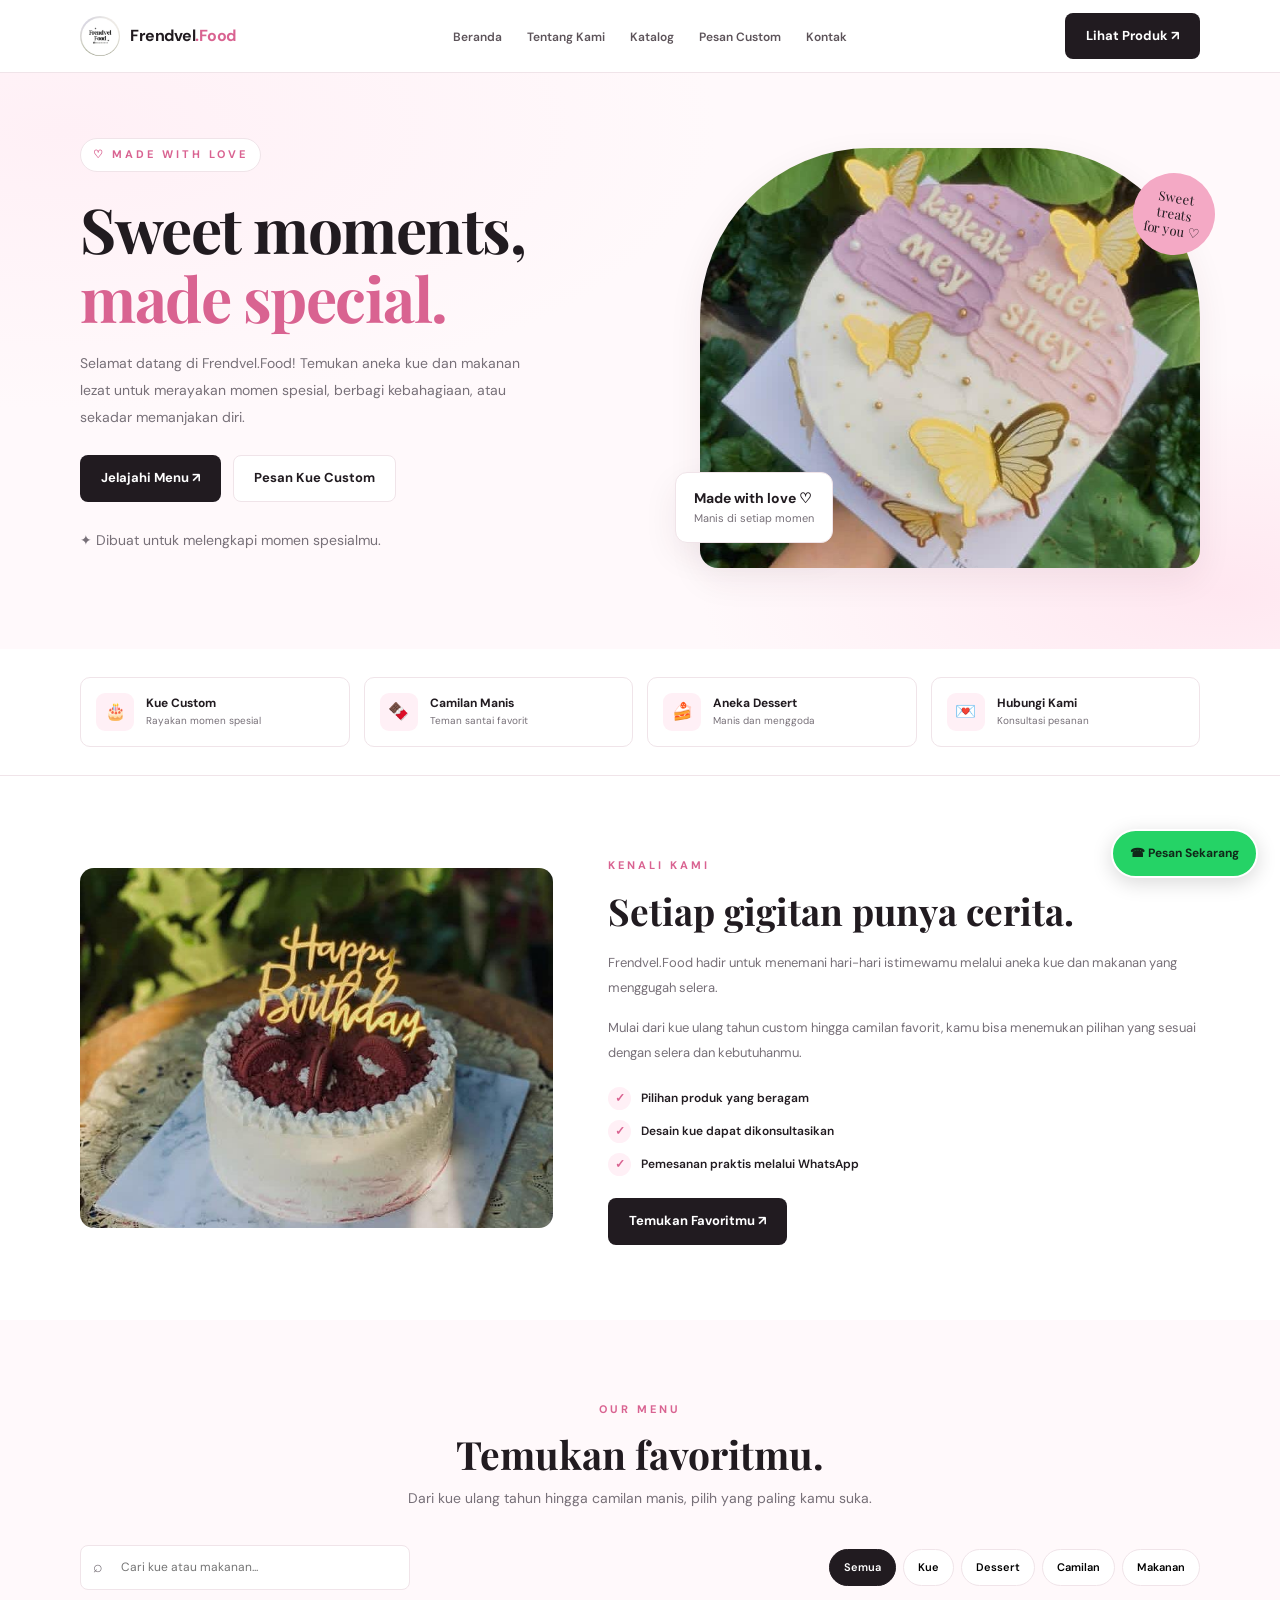
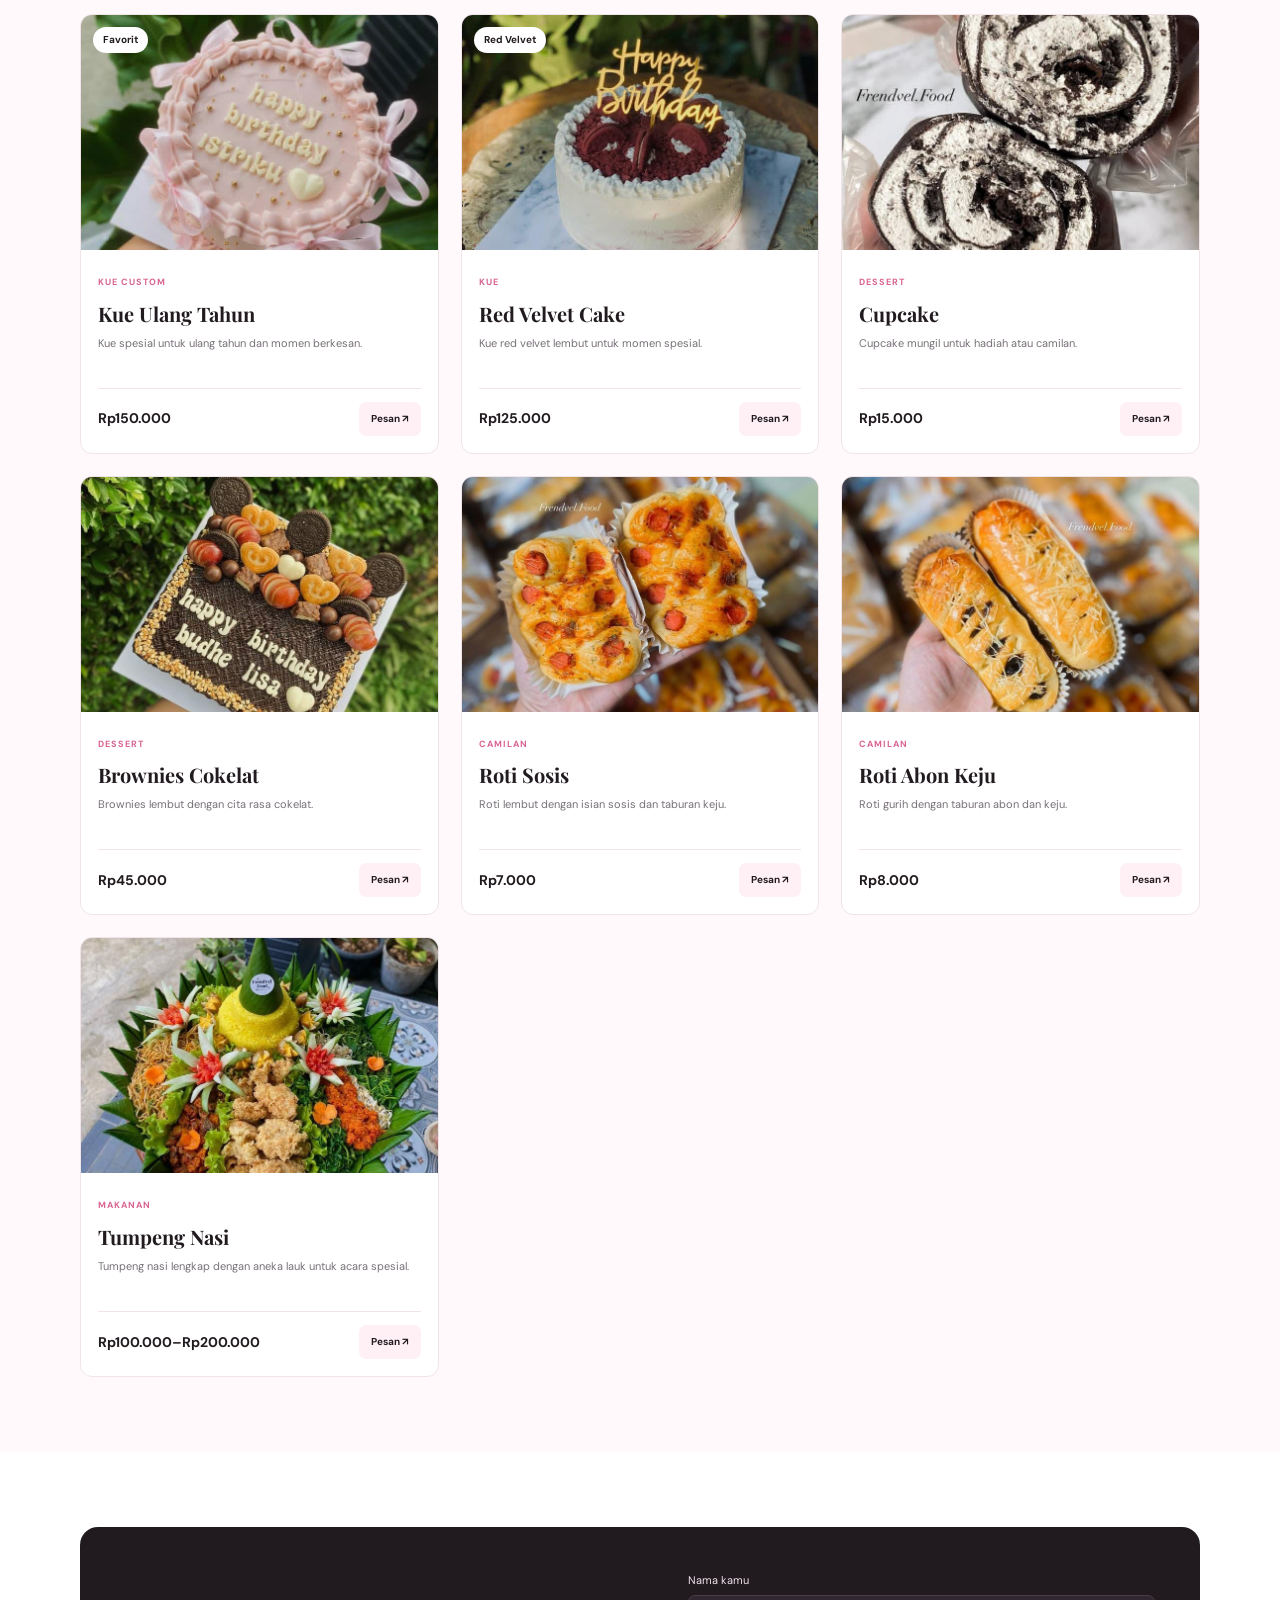
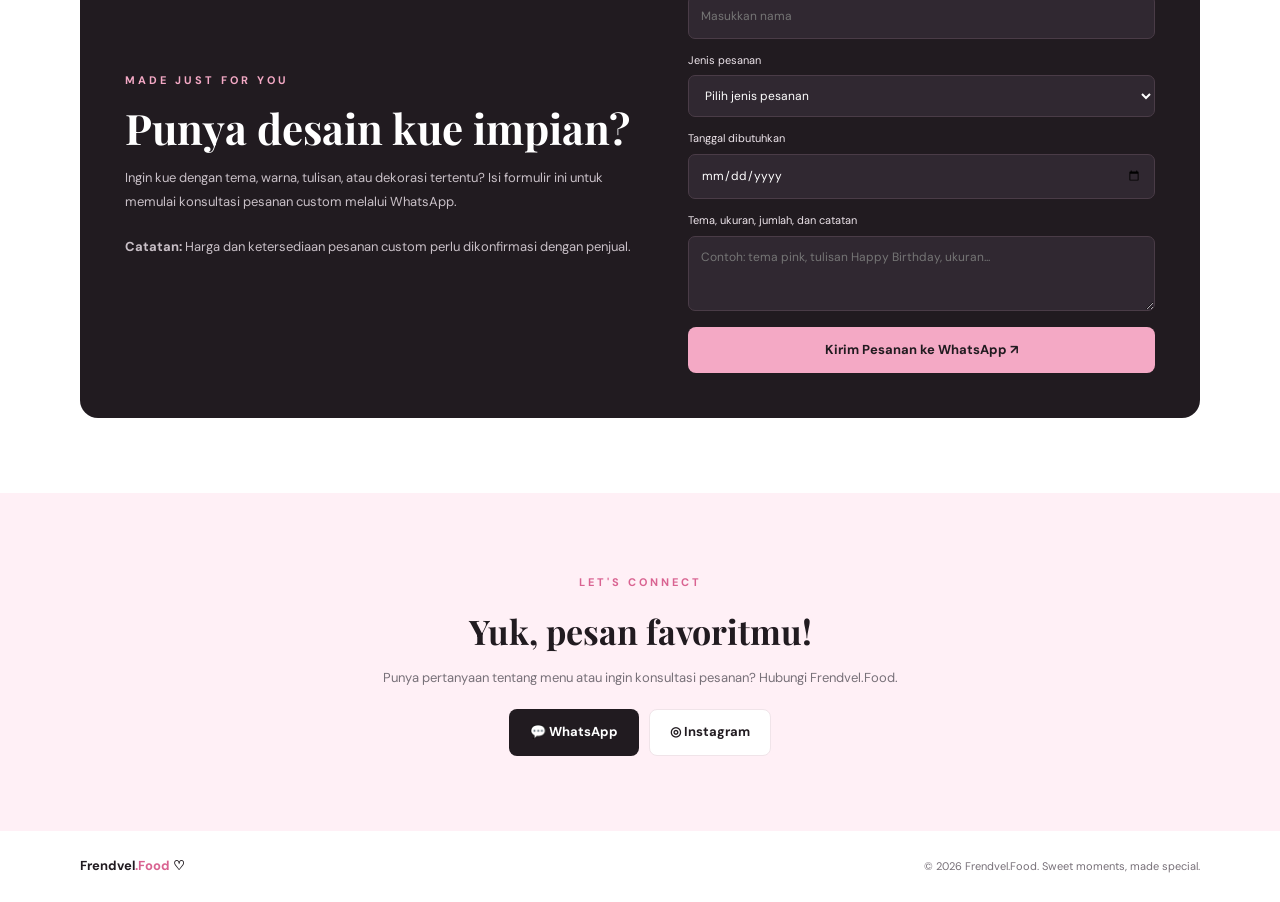
==== finalprojek.html @ 2296bf0d "Publish Frendvel Food final project Co-authored-by: Copilot <223556219+Copilot@users.noreply.github." ====
<!DOCTYPE html>
<html lang="id">
<head>
    <meta charset="UTF-8">
    <meta name="viewport" content="width=device-width, initial-scale=1.0">
    <meta name="theme-color" content="#fff7fa">
    <meta name="description" content="Frendvel.Food - Kue custom dan makanan lezat untuk momen spesialmu.">
    <title>Frendvel.Food | Sweet Moments, Made Special</title>

    <link rel="preconnect" href="https://fonts.googleapis.com">
    <link rel="preconnect" href="https://fonts.gstatic.com" crossorigin>
    <link href="https://fonts.googleapis.com/css2?family=DM+Sans:wght@400;500;600;700&family=Playfair+Display:wght@500;600;700&display=swap" rel="stylesheet">

    <style>
        :root {
            --pink: #f4a9c5;
            --pink-dark: #d96391;
            --pink-light: #fff0f6;
            --black: #211b20;
            --white: #ffffff;
            --cream: #fff9fb;
            --gray: #777078;
            --border: #f0e4e9;
            --shadow: 0 12px 35px rgba(65, 29, 45, 0.07);
        }

        * {
            margin: 0;
            padding: 0;
            box-sizing: border-box;
        }

        html {
            scroll-behavior: smooth;
            scroll-padding-top: 85px;
        }

        body {
            font-family: "DM Sans", sans-serif;
            color: var(--black);
            background: var(--white);
            line-height: 1.6;
        }

        img {
            display: block;
            width: 100%;
            object-fit: cover;
        }

        a {
            color: inherit;
            text-decoration: none;
        }

        button,
        input,
        select,
        textarea {
            font: inherit;
        }

        button {
            cursor: pointer;
        }

        .container {
            width: min(1120px, 90%);
            margin: auto;
        }

        .section {
            padding: 75px 0;
        }

        .section-heading {
            text-align: center;
            max-width: 600px;
            margin: 0 auto 35px;
        }

        .eyebrow {
            color: var(--pink-dark);
            text-transform: uppercase;
            letter-spacing: 3px;
            font-size: 11px;
            font-weight: 700;
        }

        .section-heading h2 {
            font-family: "Playfair Display", serif;
            font-size: clamp(28px, 4vw, 39px);
            line-height: 1.2;
            margin: 10px 0;
        }

        .section-heading p {
            color: var(--gray);
            font-size: 14px;
        }

        .btn {
            display: inline-flex;
            align-items: center;
            justify-content: center;
            gap: 8px;
            padding: 12px 20px;
            border: 1px solid transparent;
            border-radius: 8px;
            font-size: 13px;
            font-weight: 700;
            transition: 0.2s ease;
        }

        .btn-primary {
            background: var(--black);
            color: var(--white);
        }

        .btn-primary:hover {
            background: var(--pink-dark);
            transform: translateY(-2px);
        }

        .btn-pink {
            background: var(--pink);
            color: var(--black);
        }

        .btn-pink:hover {
            background: #f7bdd2;
            transform: translateY(-2px);
        }

        .btn-outline {
            border-color: var(--border);
            background: var(--white);
        }

        .btn-outline:hover {
            border-color: var(--pink-dark);
            color: var(--pink-dark);
        }

        /* NAVBAR */

        .navbar {
            position: sticky;
            top: 0;
            z-index: 100;
            background: rgba(255, 255, 255, 0.94);
            backdrop-filter: blur(12px);
            border-bottom: 1px solid var(--border);
        }

        .nav-inner {
            min-height: 72px;
            display: flex;
            justify-content: space-between;
            align-items: center;
            gap: 20px;
        }

        .brand {
            display: flex;
            align-items: center;
            gap: 10px;
            flex-shrink: 0;
        }

        .brand-mark {
            width: 40px;
            height: 40px;
            border-radius: 50%;
            object-fit: cover;
            flex-shrink: 0;
        }

        .brand-name {
            font-size: 16px;
            font-weight: 700;
            letter-spacing: -0.5px;
        }

        .brand-name span {
            color: var(--pink-dark);
        }

        .nav-links {
            display: flex;
            align-items: center;
            gap: 25px;
            list-style: none;
        }

        .nav-links a {
            font-size: 12px;
            font-weight: 600;
            color: #5c5359;
        }

        .nav-links a:hover {
            color: var(--pink-dark);
        }

        .menu-toggle {
            display: none;
            background: none;
            border: none;
            font-size: 25px;
        }

        /* HERO */

        .hero {
            padding: 65px 0 70px;
            background:
                radial-gradient(ellipse at 5% 10%, #fff0f6 0, transparent 38%),
                radial-gradient(ellipse at 95% 90%, #ffe7f0 0, transparent 30%),
                var(--cream);
            overflow: hidden;
        }

        .hero-grid {
            display: grid;
            grid-template-columns: 1fr 0.9fr;
            gap: 65px;
            align-items: center;
        }

        .hero-copy .eyebrow {
            display: inline-block;
            padding: 7px 12px;
            background: var(--white);
            border: 1px solid var(--border);
            border-radius: 30px;
        }

        .hero h1 {
            font-family: "Playfair Display", serif;
            font-size: clamp(39px, 5vw, 62px);
            line-height: 1.12;
            letter-spacing: -1.5px;
            margin: 22px 0 18px;
        }

        .hero h1 span {
            color: var(--pink-dark);
        }

        .hero-copy > p {
            max-width: 450px;
            color: var(--gray);
            font-size: 14px;
            line-height: 1.9;
            margin-bottom: 25px;
        }

        .hero-actions {
            display: flex;
            flex-wrap: wrap;
            gap: 12px;
        }

        .hero-note {
            margin-top: 25px;
            color: var(--gray);
            font-size: 11px;
        }

        .hero-visual {
            position: relative;
        }

        .hero-image {
            height: 420px;
            border-radius: 170px 170px 18px 18px;
            object-position: center;
            box-shadow: var(--shadow);
        }

        .floating-note {
            position: absolute;
            left: -25px;
            bottom: 25px;
            background: var(--white);
            border: 1px solid var(--border);
            padding: 14px 18px;
            border-radius: 12px;
            box-shadow: var(--shadow);
            font-size: 12px;
        }

        .floating-note strong {
            display: block;
            font-size: 14px;
        }

        .floating-note span {
            color: var(--gray);
            font-size: 11px;
        }

        .hero-badge {
            position: absolute;
            top: 25px;
            right: -15px;
            background: var(--pink);
            width: 82px;
            height: 82px;
            border-radius: 50%;
            display: grid;
            place-items: center;
            text-align: center;
            font-family: "Playfair Display", serif;
            font-size: 13px;
            line-height: 1.25;
            transform: rotate(9deg);
        }

        /* QUICK LINKS */

        .quick-links {
            padding: 28px 0;
            border-bottom: 1px solid var(--border);
        }

        .quick-grid {
            display: grid;
            grid-template-columns: repeat(4, 1fr);
            gap: 14px;
        }

        .quick-card {
            display: flex;
            align-items: center;
            gap: 12px;
            border: 1px solid var(--border);
            border-radius: 10px;
            padding: 15px;
            transition: 0.2s;
        }

        .quick-card:hover {
            border-color: var(--pink);
            background: var(--pink-light);
        }

        .quick-icon {
            width: 38px;
            height: 38px;
            display: grid;
            place-items: center;
            border-radius: 9px;
            background: var(--pink-light);
            font-size: 17px;
            flex-shrink: 0;
        }

        .quick-card strong {
            display: block;
            font-size: 12px;
        }

        .quick-card span {
            display: block;
            color: var(--gray);
            font-size: 10px;
        }

        /* ABOUT */

        .about-grid {
            display: grid;
            grid-template-columns: 0.8fr 1fr;
            gap: 55px;
            align-items: center;
        }

        .about-image {
            height: 360px;
            border-radius: 14px;
            object-position: center;
        }

        .about-copy h2 {
            font-family: "Playfair Display", serif;
            font-size: 37px;
            line-height: 1.25;
            margin: 12px 0 17px;
        }

        .about-copy p {
            color: var(--gray);
            font-size: 13px;
            line-height: 1.9;
            margin-bottom: 15px;
        }

        .about-points {
            display: grid;
            gap: 10px;
            margin: 22px 0;
        }

        .about-point {
            display: flex;
            align-items: center;
            gap: 10px;
            font-size: 12px;
            font-weight: 600;
        }

        .check {
            width: 23px;
            height: 23px;
            background: var(--pink-light);
            color: var(--pink-dark);
            border-radius: 50%;
            display: grid;
            place-items: center;
        }

        /* CATALOG */

        .catalog {
            background: var(--cream);
        }

        .catalog-tools {
            display: flex;
            align-items: center;
            justify-content: space-between;
            gap: 15px;
            margin-bottom: 24px;
        }

        .search-box {
            position: relative;
            flex: 1;
            max-width: 330px;
        }

        .search-box input {
            width: 100%;
            padding: 12px 14px 12px 40px;
            background: var(--white);
            border: 1px solid var(--border);
            border-radius: 8px;
            outline: none;
            font-size: 12px;
        }

        .search-box input:focus {
            border-color: var(--pink-dark);
        }

        .search-icon {
            position: absolute;
            left: 13px;
            top: 50%;
            transform: translateY(-50%);
            color: var(--gray);
        }

        .filters {
            display: flex;
            gap: 7px;
            flex-wrap: wrap;
        }

        .filter-btn {
            padding: 9px 14px;
            background: var(--white);
            border: 1px solid var(--border);
            border-radius: 30px;
            font-size: 11px;
            font-weight: 600;
        }

        .filter-btn.active,
        .filter-btn:hover {
            background: var(--black);
            color: var(--white);
            border-color: var(--black);
        }

        .product-grid {
            display: grid;
            grid-template-columns: repeat(3, minmax(0, 1fr));
            gap: 22px;
        }

        .product-card {
            background: var(--white);
            border: 1px solid var(--border);
            border-radius: 12px;
            overflow: hidden;
            transition: 0.25s;
        }

        .product-card:hover {
            transform: translateY(-5px);
            box-shadow: var(--shadow);
        }

        .product-image-wrap {
            position: relative;
            overflow: hidden;
        }

        .product-image {
            height: 235px;
            transition: transform 0.35s;
        }

        .product-card:hover .product-image {
            transform: scale(1.04);
        }

        .product-label {
            position: absolute;
            top: 12px;
            left: 12px;
            background: var(--white);
            padding: 5px 10px;
            border-radius: 30px;
            font-size: 10px;
            font-weight: 700;
        }

        .product-content {
            padding: 17px;
        }

        .product-category {
            color: var(--pink-dark);
            text-transform: uppercase;
            font-size: 9px;
            font-weight: 700;
            letter-spacing: 1px;
        }

        .product-content h3 {
            font-family: "Playfair Display", serif;
            font-size: 20px;
            margin: 5px 0;
        }

        .product-description {
            color: var(--gray);
            font-size: 11px;
            min-height: 36px;
            line-height: 1.6;
        }

        .product-bottom {
            display: flex;
            justify-content: space-between;
            align-items: center;
            gap: 8px;
            margin-top: 17px;
            padding-top: 13px;
            border-top: 1px solid var(--border);
        }

        .product-price {
            font-weight: 700;
            font-size: 14px;
        }

        .order-btn {
            padding: 9px 12px;
            border: none;
            border-radius: 7px;
            background: var(--pink-light);
            color: var(--black);
            font-size: 10px;
            font-weight: 700;
        }

        .order-btn:hover {
            background: var(--pink);
        }

        .empty-state {
            display: none;
            padding: 40px 10px;
            text-align: center;
            color: var(--gray);
            font-size: 13px;
            grid-column: 1 / -1;
        }

        /* CUSTOM ORDER */

        .custom-section {
            padding: 75px 0;
        }

        .custom-box {
            background: var(--black);
            color: var(--white);
            border-radius: 18px;
            padding: 45px;
            display: grid;
            grid-template-columns: 1fr 0.9fr;
            gap: 45px;
            align-items: center;
        }

        .custom-copy .eyebrow {
            color: var(--pink);
        }

        .custom-copy h2 {
            font-family: "Playfair Display", serif;
            font-size: clamp(29px, 4vw, 42px);
            line-height: 1.2;
            margin: 12px 0;
        }

        .custom-copy p {
            color: #c9c0c7;
            font-size: 13px;
            line-height: 1.9;
            margin-bottom: 20px;
        }

        .custom-form {
            display: grid;
            gap: 13px;
        }

        .form-group {
            display: grid;
            gap: 6px;
        }

        .form-group label {
            font-size: 11px;
            color: #eee5eb;
        }

        .form-group input,
        .form-group select,
        .form-group textarea {
            width: 100%;
            background: #302831;
            color: var(--white);
            border: 1px solid #4a3c47;
            border-radius: 7px;
            padding: 11px 12px;
            font-size: 12px;
            outline: none;
        }

        .form-group input:focus,
        .form-group select:focus,
        .form-group textarea:focus {
            border-color: var(--pink);
        }

        .form-group select option {
            background: var(--black);
        }

        .form-group textarea {
            resize: vertical;
            min-height: 75px;
        }

        .custom-form .btn {
            width: 100%;
            margin-top: 3px;
        }

        /* SOCIAL AND FOOTER */

        .social-section {
            text-align: center;
            background: var(--pink-light);
        }

        .social-section h2 {
            font-family: "Playfair Display", serif;
            font-size: 34px;
            margin: 10px 0;
        }

        .social-section p {
            font-size: 13px;
            color: var(--gray);
            margin-bottom: 20px;
        }

        .social-actions {
            display: flex;
            justify-content: center;
            flex-wrap: wrap;
            gap: 10px;
        }

        footer {
            padding: 25px 0;
            background: var(--white);
        }

        .footer-inner {
            display: flex;
            align-items: center;
            justify-content: space-between;
            flex-wrap: wrap;
            gap: 12px;
        }

        .footer-inner p {
            color: var(--gray);
            font-size: 11px;
        }

        .footer-brand {
            font-weight: 700;
            font-size: 13px;
        }

        .footer-brand span {
            color: var(--pink-dark);
        }

        /* FLOATING WHATSAPP */

        .floating-wa {
            position: fixed;
            bottom: 22px;
            right: 22px;
            z-index: 90;
            background: #25d366;
            color: #102819;
            border: 2px solid var(--white);
            box-shadow: 0 5px 20px rgba(0, 0, 0, 0.15);
            padding: 13px 17px;
            border-radius: 40px;
            font-size: 12px;
            font-weight: 700;
        }

        .floating-wa:hover {
            transform: translateY(-3px);
        }

        @media (max-width: 850px) {
            .nav-links {
                gap: 13px;
            }

            .hero-grid {
                gap: 30px;
            }

            .hero-image {
                height: 350px;
            }

            .quick-grid {
                grid-template-columns: repeat(2, 1fr);
            }

            .product-grid {
                grid-template-columns: repeat(2, minmax(0, 1fr));
            }

            .catalog-tools {
                align-items: stretch;
                flex-direction: column;
            }

            .search-box {
                max-width: none;
            }

            .custom-box {
                padding: 30px;
                gap: 25px;
            }
        }

        @media (max-width: 600px) {
            .container {
                width: 90%;
            }

            .section {
                padding: 55px 0;
            }

            .nav-inner {
                min-height: 64px;
            }

            .menu-toggle {
                display: block;
            }

            .nav-cta {
                display: none;
            }

            .nav-links {
                display: none;
                position: absolute;
                left: 0;
                right: 0;
                top: 64px;
                padding: 18px 5%;
                background: var(--white);
                border-bottom: 1px solid var(--border);
                flex-direction: column;
                align-items: stretch;
                gap: 0;
            }

            .nav-links.open {
                display: flex;
            }

            .nav-links li a {
                display: block;
                padding: 12px 0;
            }

            .hero {
                padding: 45px 0 55px;
            }

            .hero-grid {
                grid-template-columns: 1fr;
                gap: 32px;
            }

            .hero h1 {
                font-size: 43px;
            }

            .hero-copy > p {
                font-size: 13px;
            }

            .hero-visual {
                width: 90%;
                margin: auto;
            }

            .hero-image {
                height: 350px;
                border-radius: 130px 130px 15px 15px;
            }

            .floating-note {
                left: -15px;
                bottom: 18px;
            }

            .hero-badge {
                right: -15px;
                width: 72px;
                height: 72px;
            }

            .quick-grid {
                gap: 9px;
            }

            .quick-card {
                padding: 11px;
                gap: 8px;
            }

            .quick-icon {
                width: 32px;
                height: 32px;
            }

            .quick-card strong {
                font-size: 11px;
            }

            .quick-card span {
                font-size: 9px;
            }

            .about-grid {
                grid-template-columns: 1fr;
                gap: 25px;
            }

            .about-image {
                height: 300px;
            }

            .about-copy h2 {
                font-size: 32px;
            }

            .product-grid {
                grid-template-columns: repeat(2, minmax(0, 1fr));
                gap: 12px;
            }

            .product-image {
                height: 155px;
            }

            .product-content {
                padding: 11px;
            }

            .product-content h3 {
                font-size: 16px;
            }

            .product-description {
                font-size: 10px;
                min-height: 48px;
            }

            .product-price {
                font-size: 11px;
            }

            .product-bottom {
                align-items: flex-start;
                flex-direction: column;
                gap: 9px;
            }

            .order-btn {
                width: 100%;
            }

            .filter-btn {
                padding: 8px 11px;
            }

            .custom-section {
                padding: 50px 0;
            }

            .custom-box {
                padding: 24px 18px;
                grid-template-columns: 1fr;
                gap: 25px;
            }

            .social-section h2 {
                font-size: 29px;
            }

            .footer-inner {
                justify-content: center;
                text-align: center;
                flex-direction: column;
            }

            .floating-wa {
                right: 13px;
                bottom: 13px;
                padding: 11px 14px;
            }
        }

        @media (prefers-reduced-motion: reduce) {
            *,
            *::before,
            *::after {
                scroll-behavior: auto !important;
                transition: none !important;
            }
        }
    </style>
</head>

<body>

    <!-- NAVBAR -->
    <header class="navbar">
        <div class="container nav-inner">

            <a href="#home" class="brand">
                <img class="brand-mark"
                     src="image/pp9.jpeg"
                     alt="Logo Frendvel.Food">
                <div class="brand-name">Frendvel<span>.Food</span></div>
            </a>

            <button class="menu-toggle" id="menu-toggle"
                    aria-label="Buka menu" aria-expanded="false">
                ☰
            </button>

            <nav aria-label="Navigasi utama">
                <ul class="nav-links" id="nav-links">
                    <li><a href="#home">Beranda</a></li>
                    <li><a href="#about">Tentang Kami</a></li>
                    <li><a href="#catalog">Katalog</a></li>
                    <li><a href="#custom">Pesan Custom</a></li>
                    <li><a href="#contact">Kontak</a></li>
                </ul>
            </nav>

            <a class="btn btn-primary nav-cta"
               href="#catalog">Lihat Produk ↗</a>

        </div>
    </header>


    <main>

        <!-- HERO -->
        <section class="hero" id="home">
            <div class="container hero-grid">

                <div class="hero-copy">
                    <span class="eyebrow">♡ Made with love</span>

                    <h1>
                        Sweet moments,<br>
                        <span>made special.</span>
                    </h1>

                    <p>
                        Selamat datang di Frendvel.Food!
                        Temukan aneka kue dan makanan lezat untuk
                        merayakan momen spesial, berbagi kebahagiaan,
                        atau sekadar memanjakan diri.
                    </p>

                    <div class="hero-actions">
                        <a href="#catalog" class="btn btn-primary">
                            Jelajahi Menu ↗
                        </a>

                        <a href="#custom" class="btn btn-outline">
                            Pesan Kue Custom
                        </a>
                    </div>

                    <p class="hero-note">
                        ✦ Dibuat untuk melengkapi momen spesialmu.
                    </p>
                </div>

                <div class="hero-visual">
                    <img
                        class="hero-image"
                        src="image/hh.jpeg"
                        alt="Kue ulang tahun butterfly Frendvel.Food"
                    >

                    <div class="floating-note">
                        <strong>Made with love ♡</strong>
                        <span>Manis di setiap momen</span>
                    </div>

                    <div class="hero-badge">
                        Sweet<br>treats<br>for you ♡
                    </div>
                </div>

            </div>
        </section>


        <!-- LINK CEPAT -->
        <section class="quick-links">
            <div class="container quick-grid">

                <a href="#catalog" class="quick-card">
                    <div class="quick-icon">🎂</div>
                    <div>
                        <strong>Kue Custom</strong>
                        <span>Rayakan momen spesial</span>
                    </div>
                </a>

                <a href="#catalog" class="quick-card">
                    <div class="quick-icon">🍫</div>
                    <div>
                        <strong>Camilan Manis</strong>
                        <span>Teman santai favorit</span>
                    </div>
                </a>

                <a href="#catalog" class="quick-card">
                    <div class="quick-icon">🍰</div>
                    <div>
                        <strong>Aneka Dessert</strong>
                        <span>Manis dan menggoda</span>
                    </div>
                </a>

                <a href="#contact" class="quick-card">
                    <div class="quick-icon">💌</div>
                    <div>
                        <strong>Hubungi Kami</strong>
                        <span>Konsultasi pesanan</span>
                    </div>
                </a>

            </div>
        </section>


        <!-- TENTANG KAMI -->
        <section class="section" id="about">
            <div class="container about-grid">

                <div>
                    <img
                        class="about-image"
                        src="image/rr.jpeg"
                        alt="Kue cokelat Frendvel.Food"
                        loading="lazy"
                    >
                </div>

                <div class="about-copy">
                    <span class="eyebrow">Kenali kami</span>

                    <h2>Setiap gigitan punya cerita.</h2>

                    <p>
                        Frendvel.Food hadir untuk menemani hari-hari
                        istimewamu melalui aneka kue dan makanan yang
                        menggugah selera.
                    </p>

                    <p>
                        Mulai dari kue ulang tahun custom hingga camilan
                        favorit, kamu bisa menemukan pilihan yang sesuai
                        dengan selera dan kebutuhanmu.
                    </p>

                    <div class="about-points">
                        <div class="about-point">
                            <span class="check">✓</span>
                            Pilihan produk yang beragam
                        </div>

                        <div class="about-point">
                            <span class="check">✓</span>
                            Desain kue dapat dikonsultasikan
                        </div>

                        <div class="about-point">
                            <span class="check">✓</span>
                            Pemesanan praktis melalui WhatsApp
                        </div>
                    </div>

                    <a href="#catalog" class="btn btn-primary">
                        Temukan Favoritmu ↗
                    </a>
                </div>

            </div>
        </section>


        <!-- KATALOG PRODUK -->
        <section class="section catalog" id="catalog">
            <div class="container">

                <div class="section-heading">
                    <span class="eyebrow">Our menu</span>
                    <h2>Temukan favoritmu.</h2>
                    <p>
                        Dari kue ulang tahun hingga camilan manis,
                        pilih yang paling kamu suka.
                    </p>
                </div>

                <div class="catalog-tools">

                    <div class="search-box">
                        <span class="search-icon">⌕</span>
                        <input
                            type="search"
                            id="search-input"
                            placeholder="Cari kue atau makanan..."
                            aria-label="Cari produk"
                        >
                    </div>

                    <div class="filters" aria-label="Filter kategori">
                        <button class="filter-btn active"
                                data-category="semua">Semua</button>

                        <button class="filter-btn"
                                data-category="kue">Kue</button>

                        <button class="filter-btn"
                                data-category="dessert">Dessert</button>

                        <button class="filter-btn"
                                data-category="camilan">Camilan</button>

                        <button class="filter-btn"
                                data-category="makanan">Makanan</button>
                    </div>

                </div>

                <div class="product-grid" id="product-grid">

                    <!-- PRODUK 1 -->
                    <article class="product-card"
                             data-category="kue"
                             data-name="kue ulang tahun pink">

                        <div class="product-image-wrap">
                            <img
                                class="product-image"
                                src="image/12.jpeg"
                                alt="Kue ulang tahun pink"
                                loading="lazy"
                            >
                            <span class="product-label">Favorit</span>
                        </div>

                        <div class="product-content">
                            <span class="product-category">Kue custom</span>
                            <h3>Kue Ulang Tahun</h3>
                            <p class="product-description">
                                Kue spesial untuk ulang tahun dan momen berkesan.
                            </p>

                            <div class="product-bottom">
                                <span class="product-price">Rp150.000</span>
                                <button class="order-btn"
                                        data-product="Kue Ulang Tahun">
                                    Pesan ↗
                                </button>
                            </div>
                        </div>
                    </article>


                    <!-- PRODUK 2 -->
                    <article class="product-card"
                             data-category="kue"
                             data-name="red velvet cake">

                        <div class="product-image-wrap">
                            <img
                                class="product-image"
                                src="image/rr.jpeg"
                                alt="Red velvet cake"
                                loading="lazy"
                            >
                            <span class="product-label">Red Velvet</span>
                        </div>

                        <div class="product-content">
                            <span class="product-category">Kue</span>
                            <h3>Red Velvet Cake</h3>
                            <p class="product-description">
                                Kue red velvet lembut untuk momen spesial.
                            </p>

                            <div class="product-bottom">
                                <span class="product-price">Rp125.000</span>
                                <button class="order-btn"
                                        data-product="Red Velvet Cake">
                                    Pesan ↗
                                </button>
                            </div>
                        </div>
                    </article>


                    <!-- PRODUK 3 -->
                    <article class="product-card"
                             data-category="dessert"
                             data-name="cupcake">

                        <div class="product-image-wrap">
                            <img
                                class="product-image"
                                src="image/14.jpeg"
                                alt="Bolu gulung cokelat"
                                loading="lazy"
                            >
                        </div>

                        <div class="product-content">
                            <span class="product-category">Dessert</span>
                            <h3>Cupcake</h3>
                            <p class="product-description">
                                Cupcake mungil untuk hadiah atau camilan.
                            </p>

                            <div class="product-bottom">
                                <span class="product-price">Rp15.000</span>
                                <button class="order-btn"
                                        data-product="Cupcake">
                                    Pesan ↗
                                </button>
                            </div>
                        </div>
                    </article>


                    <!-- PRODUK 4 -->
                    <article class="product-card"
                             data-category="dessert"
                             data-name="brownies cokelat">

                        <div class="product-image-wrap">
                            <img
                                class="product-image"
                                src="image/13.jpeg"
                                alt="Kue cokelat dekorasi"
                                loading="lazy"
                            >
                        </div>

                        <div class="product-content">
                            <span class="product-category">Dessert</span>
                            <h3>Brownies Cokelat</h3>
                            <p class="product-description">
                                Brownies lembut dengan cita rasa cokelat.
                            </p>

                            <div class="product-bottom">
                                <span class="product-price">Rp45.000</span>
                                <button class="order-btn"
                                        data-product="Brownies Cokelat">
                                    Pesan ↗
                                </button>
                            </div>
                        </div>
                    </article>


                    <!-- PRODUK 5 -->
                    <article class="product-card"
                             data-category="camilan"
                             data-name="roti sosis">

                        <div class="product-image-wrap">
                            <img
                                class="product-image"
                                src="image/gg.jpeg"
                                alt="Roti sosis"
                                loading="lazy"
                            >
                        </div>

                        <div class="product-content">
                            <span class="product-category">Camilan</span>
                            <h3>Roti Sosis</h3>
                            <p class="product-description">
                                Roti lembut dengan isian sosis dan taburan keju.
                            </p>

                            <div class="product-bottom">
                                <span class="product-price">Rp7.000</span>
                                <button class="order-btn"
                                        data-product="Roti Sosis">
                                    Pesan ↗
                                </button>
                            </div>
                        </div>
                    </article>


                    <!-- PRODUK 6 -->
                    <article class="product-card"
                             data-category="camilan"
                             data-name="roti abon keju">

                        <div class="product-image-wrap">
                            <img
                                class="product-image"
                                src="image/yy.jpeg"
                                alt="Roti abon keju"
                                loading="lazy"
                            >
                        </div>

                        <div class="product-content">
                            <span class="product-category">Camilan</span>
                            <h3>Roti Abon Keju</h3>
                            <p class="product-description">
                                Roti gurih dengan taburan abon dan keju.
                            </p>

                            <div class="product-bottom">
                                <span class="product-price">Rp8.000</span>
                                <button class="order-btn"
                                        data-product="Roti Abon Keju">
                                    Pesan ↗
                                </button>
                            </div>
                        </div>
                    </article>


                    <!-- PRODUK 7 -->
                    <article class="product-card"
                             data-category="makanan"
                             data-name="tumpeng nasi">

                        <div class="product-image-wrap">
                            <img
                                class="product-image"
                                src="image/15.jpeg"
                                alt="Tumpeng nasi dengan aneka lauk"
                                loading="lazy"
                            >
                        </div>

                        <div class="product-content">
                            <span class="product-category">Makanan</span>
                            <h3>Tumpeng Nasi</h3>
                            <p class="product-description">
                                Tumpeng nasi lengkap dengan aneka lauk untuk acara spesial.
                            </p>

                            <div class="product-bottom">
                                <span class="product-price">Rp100.000–Rp200.000</span>
                                <button class="order-btn"
                                        data-product="Tumpeng Nasi">
                                    Pesan ↗
                                </button>
                            </div>
                        </div>
                    </article>


                    <div class="empty-state" id="empty-state">
                        Produk tidak ditemukan. Coba kata kunci lain, ya.
                    </div>

                </div>
            </div>
        </section>


        <!-- PESAN KUE CUSTOM -->
        <section class="custom-section" id="custom">
            <div class="container">

                <div class="custom-box">

                    <div class="custom-copy">
                        <span class="eyebrow">Made just for you</span>

                        <h2>Punya desain kue impian?</h2>

                        <p>
                            Ingin kue dengan tema, warna, tulisan, atau
                            dekorasi tertentu? Isi formulir ini untuk
                            memulai konsultasi pesanan custom melalui
                            WhatsApp.
                        </p>

                        <p>
                            <strong>Catatan:</strong> Harga dan ketersediaan
                            pesanan custom perlu dikonfirmasi dengan penjual.
                        </p>
                    </div>

                    <form class="custom-form" id="custom-form">

                        <div class="form-group">
                            <label for="customer-name">Nama kamu</label>
                            <input
                                type="text"
                                id="customer-name"
                                placeholder="Masukkan nama"
                                required
                            >
                        </div>

                        <div class="form-group">
                            <label for="cake-type">Jenis pesanan</label>
                            <select id="cake-type" required>
                                <option value="">Pilih jenis pesanan</option>
                                <option>Kue ulang tahun custom</option>
                                <option>Kue cokelat</option>
                                <option>Dessert dan brownies</option>
                                <option>Camilan</option>
                                <option>Pesanan makanan lainnya</option>
                            </select>
                        </div>

                        <div class="form-group">
                            <label for="event-date">Tanggal dibutuhkan</label>
                            <input
                                type="date"
                                id="event-date"
                                required
                            >
                        </div>

                        <div class="form-group">
                            <label for="cake-notes">
                                Tema, ukuran, jumlah, dan catatan
                            </label>
                            <textarea
                                id="cake-notes"
                                placeholder="Contoh: tema pink, tulisan Happy Birthday, ukuran..."
                                required
                            ></textarea>
                        </div>

                        <button class="btn btn-pink" type="submit">
                            Kirim Pesanan ke WhatsApp ↗
                        </button>

                    </form>

                </div>
            </div>
        </section>


        <!-- KONTAK DAN MEDIA SOSIAL -->
        <section class="section social-section" id="contact">
            <div class="container">

                <span class="eyebrow">Let's connect</span>
                <h2>Yuk, pesan favoritmu!</h2>

                <p>
                    Punya pertanyaan tentang menu atau ingin konsultasi
                    pesanan? Hubungi Frendvel.Food.
                </p>

                <div class="social-actions">

                    <a class="btn btn-primary"
                       id="contact-wa"
                       href="https://wa.me/6282225558040"
                       target="_blank"
                       rel="noopener noreferrer">
                        💬 WhatsApp
                    </a>

                    <a class="btn btn-outline"
                       id="contact-instagram"
                       href="https://www.instagram.com/frendvel.food/"
                       target="_blank"
                       rel="noopener noreferrer">
                        ◎ Instagram
                    </a>

                </div>
            </div>
        </section>

    </main>


    <!-- FOOTER -->
    <footer>
        <div class="container footer-inner">

            <div class="footer-brand">
                Frendvel<span>.Food</span> ♡
            </div>

            <p>
                © <span id="year"></span> Frendvel.Food.
                Sweet moments, made special.
            </p>

        </div>
    </footer>


    <!-- TOMBOL WHATSAPP MELAYANG -->
    <a href="https://wa.me/6282225558040"
       class="floating-wa"
       id="floating-wa"
       target="_blank"
       rel="noopener noreferrer"
       aria-label="Hubungi Frendvel.Food via WhatsApp">
        ☎ Pesan Sekarang
    </a>


    <script>
        // =========================================
        // PENGATURAN TOKO
        // Nomor WhatsApp dan Instagram toko
        // =========================================

        const STORE = {
            // Gunakan kode negara tanpa tanda + atau spasi.
            whatsapp: "6282225558040",

            instagram: "https://www.instagram.com/frendvel.food/"
        };


        // =========================================
        // MEMBUKA WHATSAPP
        // =========================================

        function orderWhatsApp(message) {
            const phone = STORE.whatsapp.replace(/\D/g, "");

            if (!phone) {
                alert(
                    "Nomor WhatsApp Frendvel.Food belum diatur di bagian STORE."
                );
                return;
            }

            const url =
                "https://wa.me/" + phone +
                "?text=" + encodeURIComponent(message);

            window.open(url, "_blank", "noopener,noreferrer");
        }


        // =========================================
        // TOMBOL PESAN SETIAP PRODUK
        // =========================================

        document.querySelectorAll(".order-btn").forEach(button => {
            button.addEventListener("click", function () {
                const product = this.dataset.product;

                const message =
                    "Halo Frendvel.Food! 👋\n\n" +
                    "Saya ingin memesan:\n" +
                    "Produk: " + product + "\n\n" +
                    "Mohon informasi ketersediaan, harga terbaru, " +
                    "dan cara pemesanannya. Terima kasih!";

                orderWhatsApp(message);
            });
        });


        // =========================================
        // FILTER KATEGORI DAN PENCARIAN
        // =========================================

        const searchInput = document.getElementById("search-input");
        const filterButtons = document.querySelectorAll(".filter-btn");
        const products = document.querySelectorAll(".product-card");
        const emptyState = document.getElementById("empty-state");

        let activeCategory = "semua";

        function filterProducts() {
            const keyword = searchInput.value
                .trim()
                .toLowerCase();

            let visibleCount = 0;

            products.forEach(product => {
                const category = product.dataset.category;
                const name = product.dataset.name.toLowerCase();
                const text = product.textContent.toLowerCase();

                const matchesCategory =
                    activeCategory === "semua" ||
                    category === activeCategory;

                const matchesSearch =
                    name.includes(keyword) ||
                    text.includes(keyword);

                const visible =
                    matchesCategory && matchesSearch;

                product.style.display = visible ? "" : "none";

                if (visible) {
                    visibleCount++;
                }
            });

            emptyState.style.display =
                visibleCount === 0 ? "block" : "none";
        }

        filterButtons.forEach(button => {
            button.addEventListener("click", function () {
                activeCategory = this.dataset.category;

                filterButtons.forEach(item => {
                    item.classList.toggle(
                        "active",
                        item === this
                    );
                });

                filterProducts();
            });
        });

        searchInput.addEventListener("input", filterProducts);


        // =========================================
        // FORM PESANAN KUE CUSTOM
        // =========================================

        const dateInput = document.getElementById("event-date");

        // Tanggal pesanan tidak boleh di masa lalu.
        const today = new Date();
        const localToday = [
            today.getFullYear(),
            String(today.getMonth() + 1).padStart(2, "0"),
            String(today.getDate()).padStart(2, "0")
        ].join("-");

        dateInput.min = localToday;

        document.getElementById("custom-form")
            .addEventListener("submit", function (event) {
                event.preventDefault();

                const name = document.getElementById("customer-name")
                    .value.trim();

                const type = document.getElementById("cake-type")
                    .value;

                const date = dateInput.value;

                const notes = document.getElementById("cake-notes")
                    .value.trim();

                if (!name || !type || !date || !notes) {
                    alert("Mohon lengkapi semua data pesanan.");
                    return;
                }

                if (date < localToday) {
                    alert("Tanggal pesanan tidak boleh di masa lalu.");
                    return;
                }

                const formattedDate = new Date(
                    date + "T00:00:00"
                ).toLocaleDateString("id-ID", {
                    day: "numeric",
                    month: "long",
                    year: "numeric"
                });

                const message =
                    "Halo Frendvel.Food! 👋\n\n" +
                    "Saya ingin konsultasi pesanan custom.\n\n" +
                    "Nama: " + name + "\n" +
                    "Jenis pesanan: " + type + "\n" +
                    "Tanggal dibutuhkan: " + formattedDate + "\n" +
                    "Detail pesanan: " + notes + "\n\n" +
                    "Mohon informasi harga dan ketersediaannya. " +
                    "Terima kasih!";

                orderWhatsApp(message);
            });


        // =========================================
        // MENU MOBILE
        // =========================================

        const menuToggle = document.getElementById("menu-toggle");
        const navLinks = document.getElementById("nav-links");

        menuToggle.addEventListener("click", function () {
            const isOpen = navLinks.classList.toggle("open");

            menuToggle.setAttribute("aria-expanded", isOpen);
            menuToggle.textContent = isOpen ? "✕" : "☰";
        });

        navLinks.querySelectorAll("a").forEach(link => {
            link.addEventListener("click", () => {
                navLinks.classList.remove("open");
                menuToggle.setAttribute("aria-expanded", "false");
                menuToggle.textContent = "☰";
            });
        });


        // =========================================
        // LINK KONTAK DAN TAHUN FOOTER
        // =========================================

        const whatsappBase = "https://wa.me/" +
            STORE.whatsapp.replace(/\D/g, "");

        document.getElementById("contact-wa").href = whatsappBase;
        document.getElementById("floating-wa").href = whatsappBase;

        document.getElementById("contact-instagram").href =
            STORE.instagram;

        document.getElementById("year").textContent =
            new Date().getFullYear();
    </script>

</body>
</html>
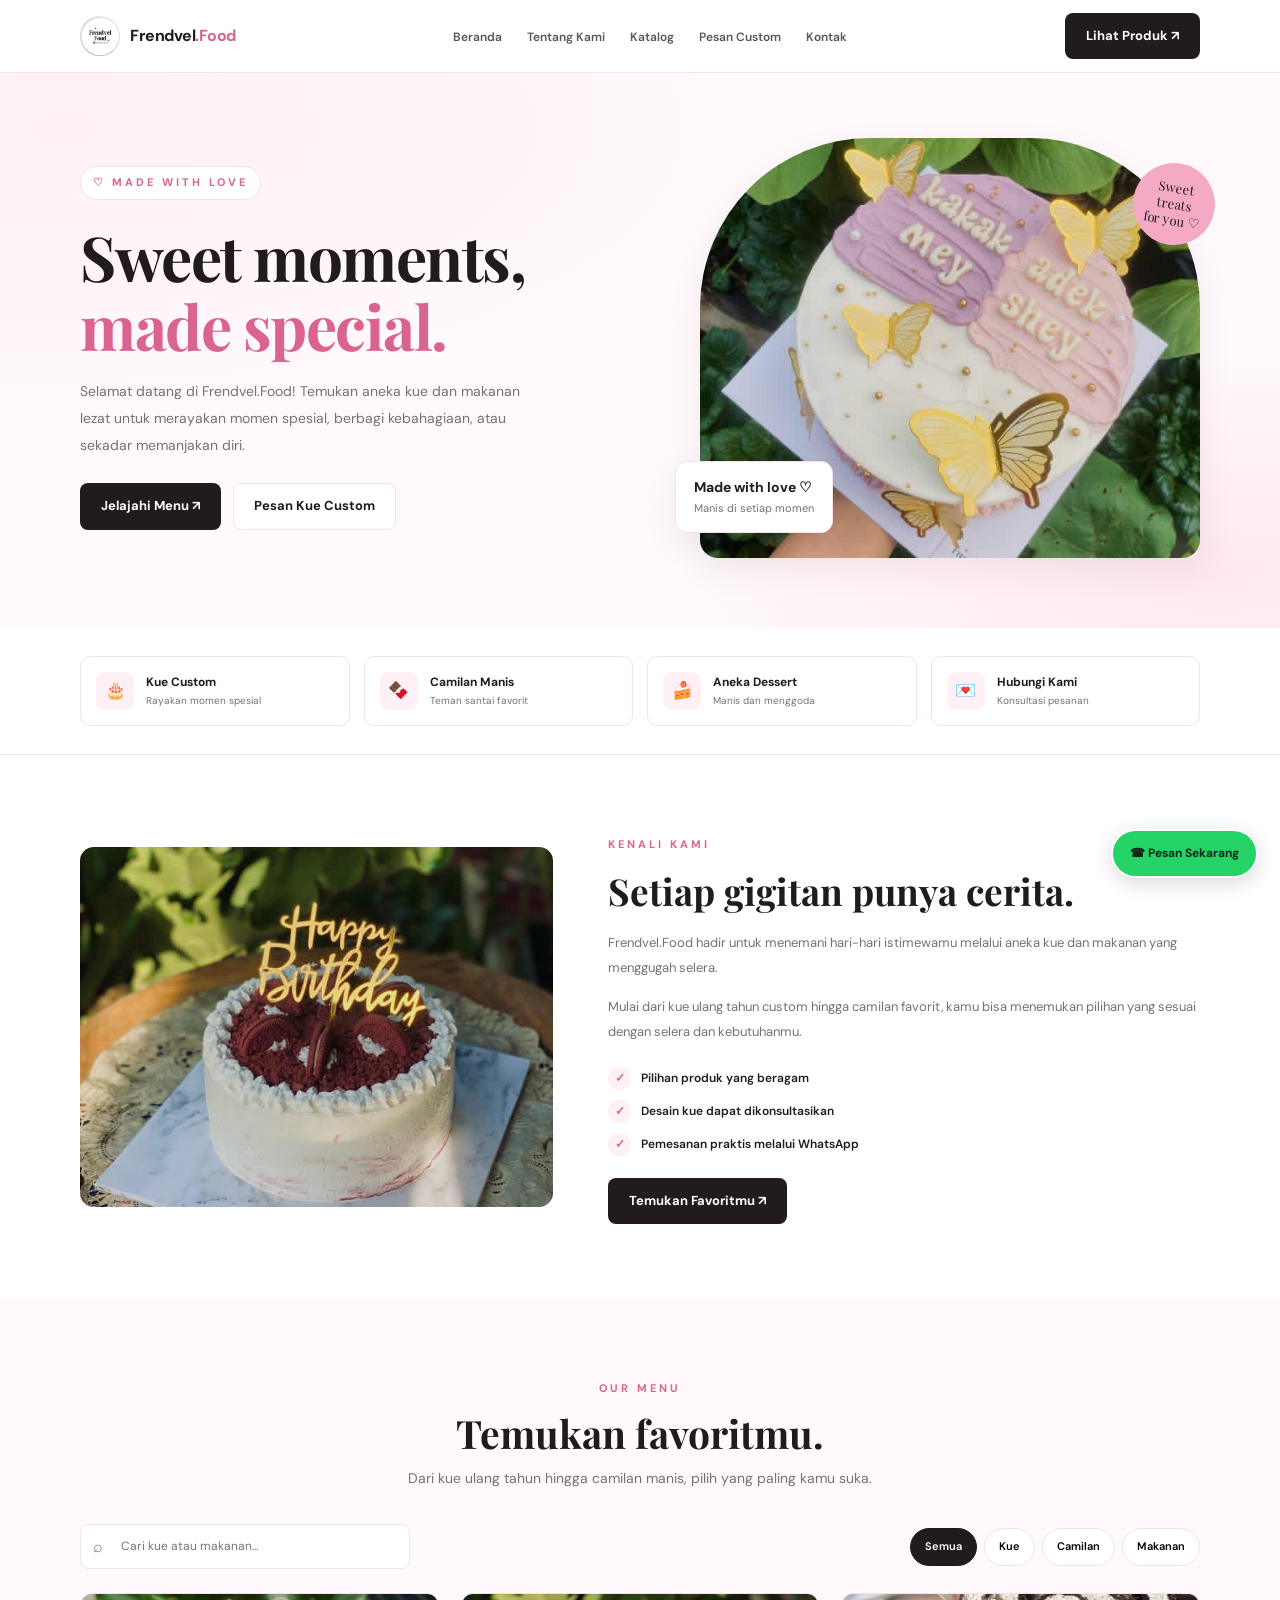
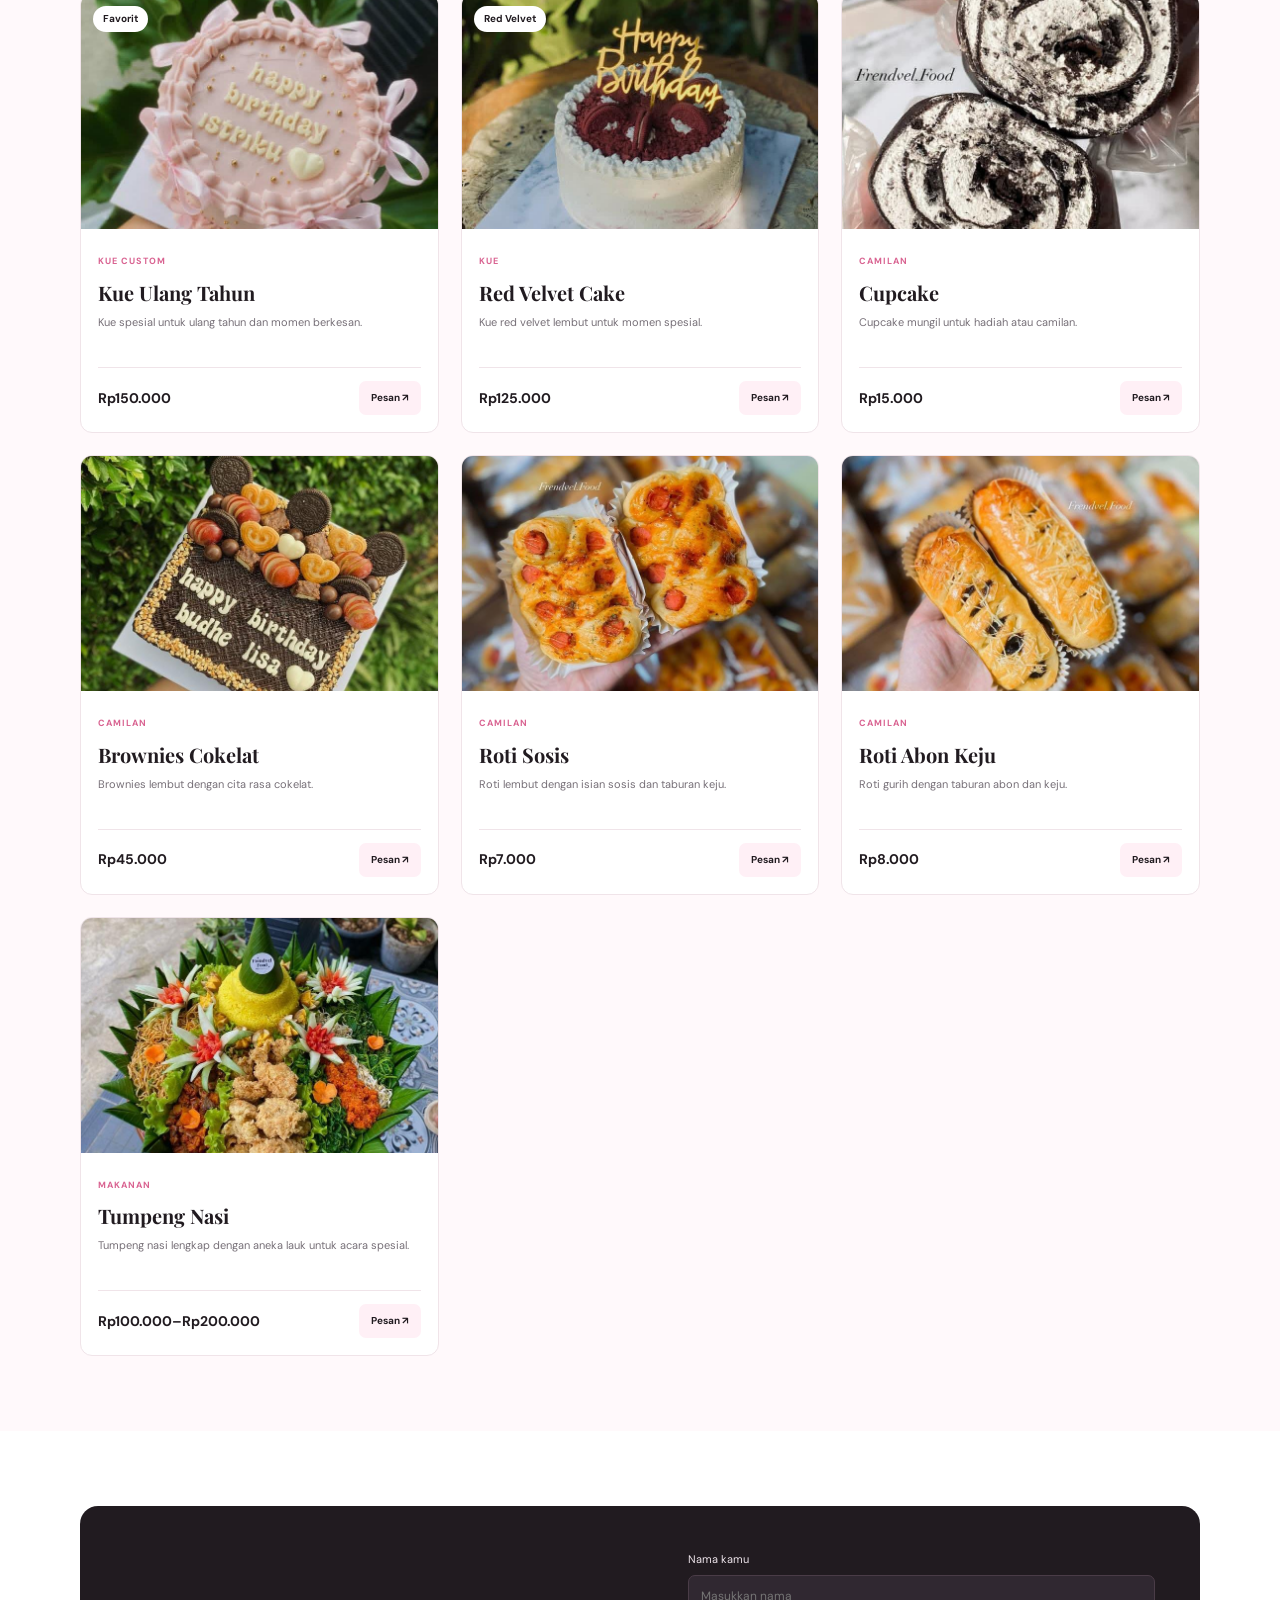
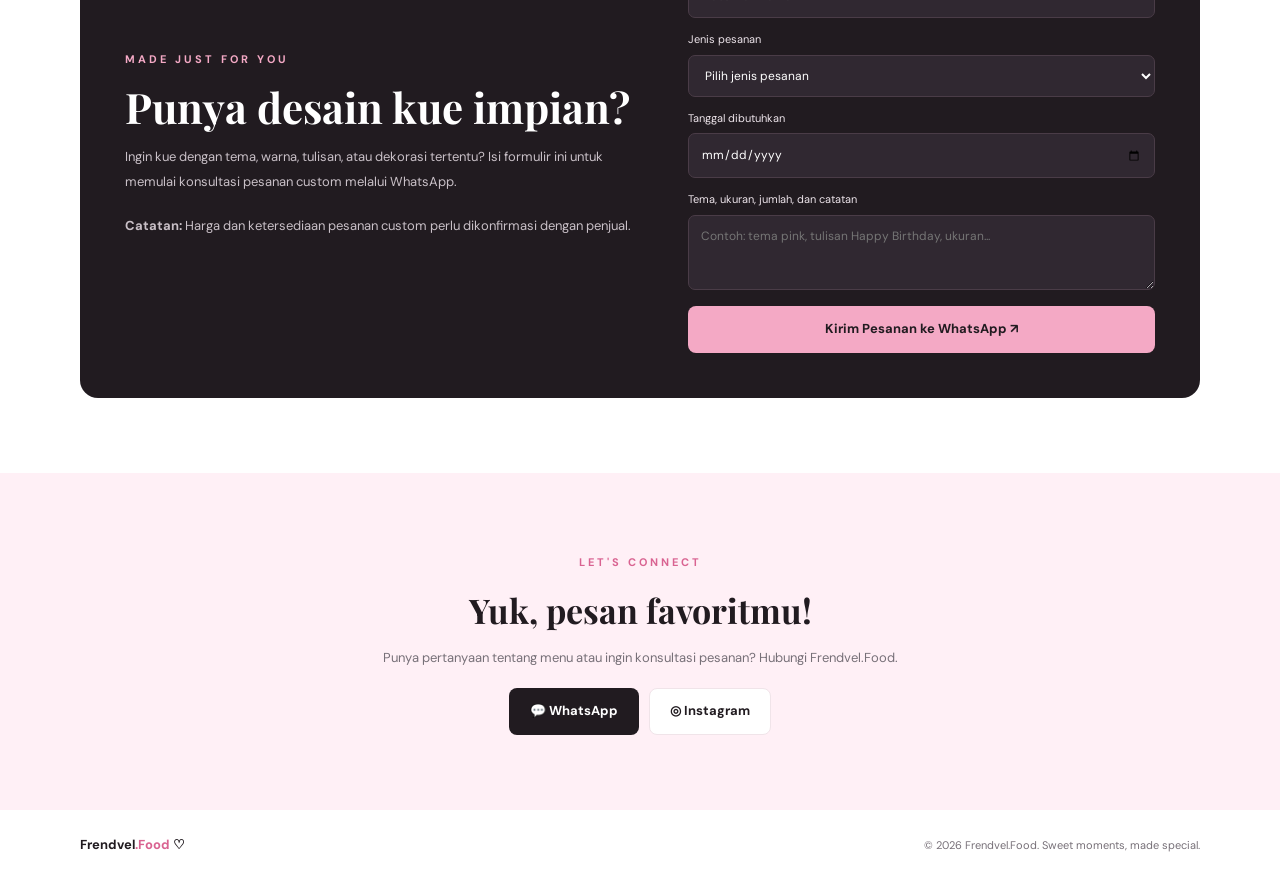
==== commit c6b8e1b3: "Update final project catalog and hero Co-authored-by: Copilot <223556219+Copilot@users.noreply.githu" ====
--- a/finalprojek.html
+++ b/finalprojek.html
@@ -1047,9 +1047,6 @@
                         </a>
                     </div>
 
-                    <p class="hero-note">
-                        ✦ Dibuat untuk melengkapi momen spesialmu.
-                    </p>
                 </div>
 
                 <div class="hero-visual">
@@ -1202,9 +1199,6 @@
                                 data-category="kue">Kue</button>
 
                         <button class="filter-btn"
-                                data-category="dessert">Dessert</button>
-
-                        <button class="filter-btn"
                                 data-category="camilan">Camilan</button>
 
                         <button class="filter-btn"
@@ -1283,7 +1277,7 @@
 
                     <!-- PRODUK 3 -->
                     <article class="product-card"
-                             data-category="dessert"
+                             data-category="camilan"
                              data-name="cupcake">
 
                         <div class="product-image-wrap">
@@ -1296,7 +1290,7 @@
                         </div>
 
                         <div class="product-content">
-                            <span class="product-category">Dessert</span>
+                            <span class="product-category">Camilan</span>
                             <h3>Cupcake</h3>
                             <p class="product-description">
                                 Cupcake mungil untuk hadiah atau camilan.
@@ -1315,7 +1309,7 @@
 
                     <!-- PRODUK 4 -->
                     <article class="product-card"
-                             data-category="dessert"
+                             data-category="camilan"
                              data-name="brownies cokelat">
 
                         <div class="product-image-wrap">
@@ -1328,7 +1322,7 @@
                         </div>
 
                         <div class="product-content">
-                            <span class="product-category">Dessert</span>
+                            <span class="product-category">Camilan</span>
                             <h3>Brownies Cokelat</h3>
                             <p class="product-description">
                                 Brownies lembut dengan cita rasa cokelat.
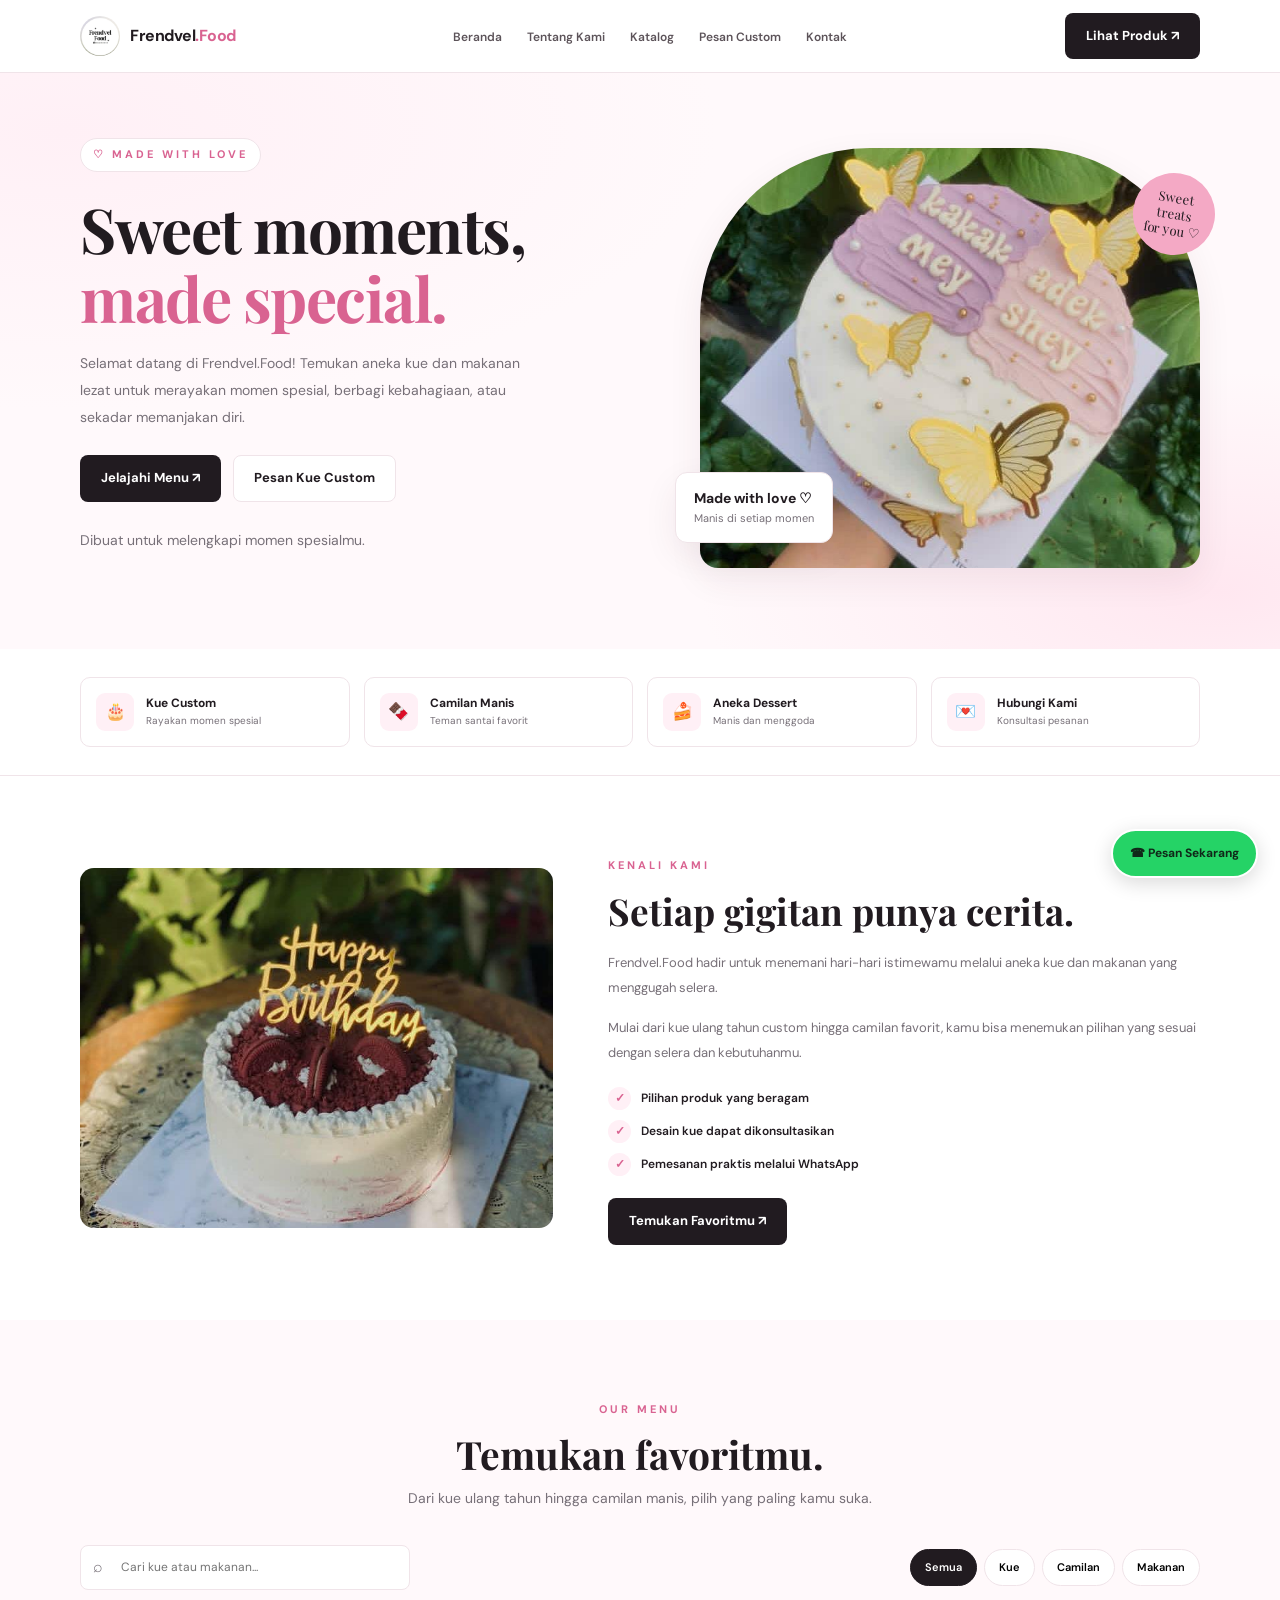
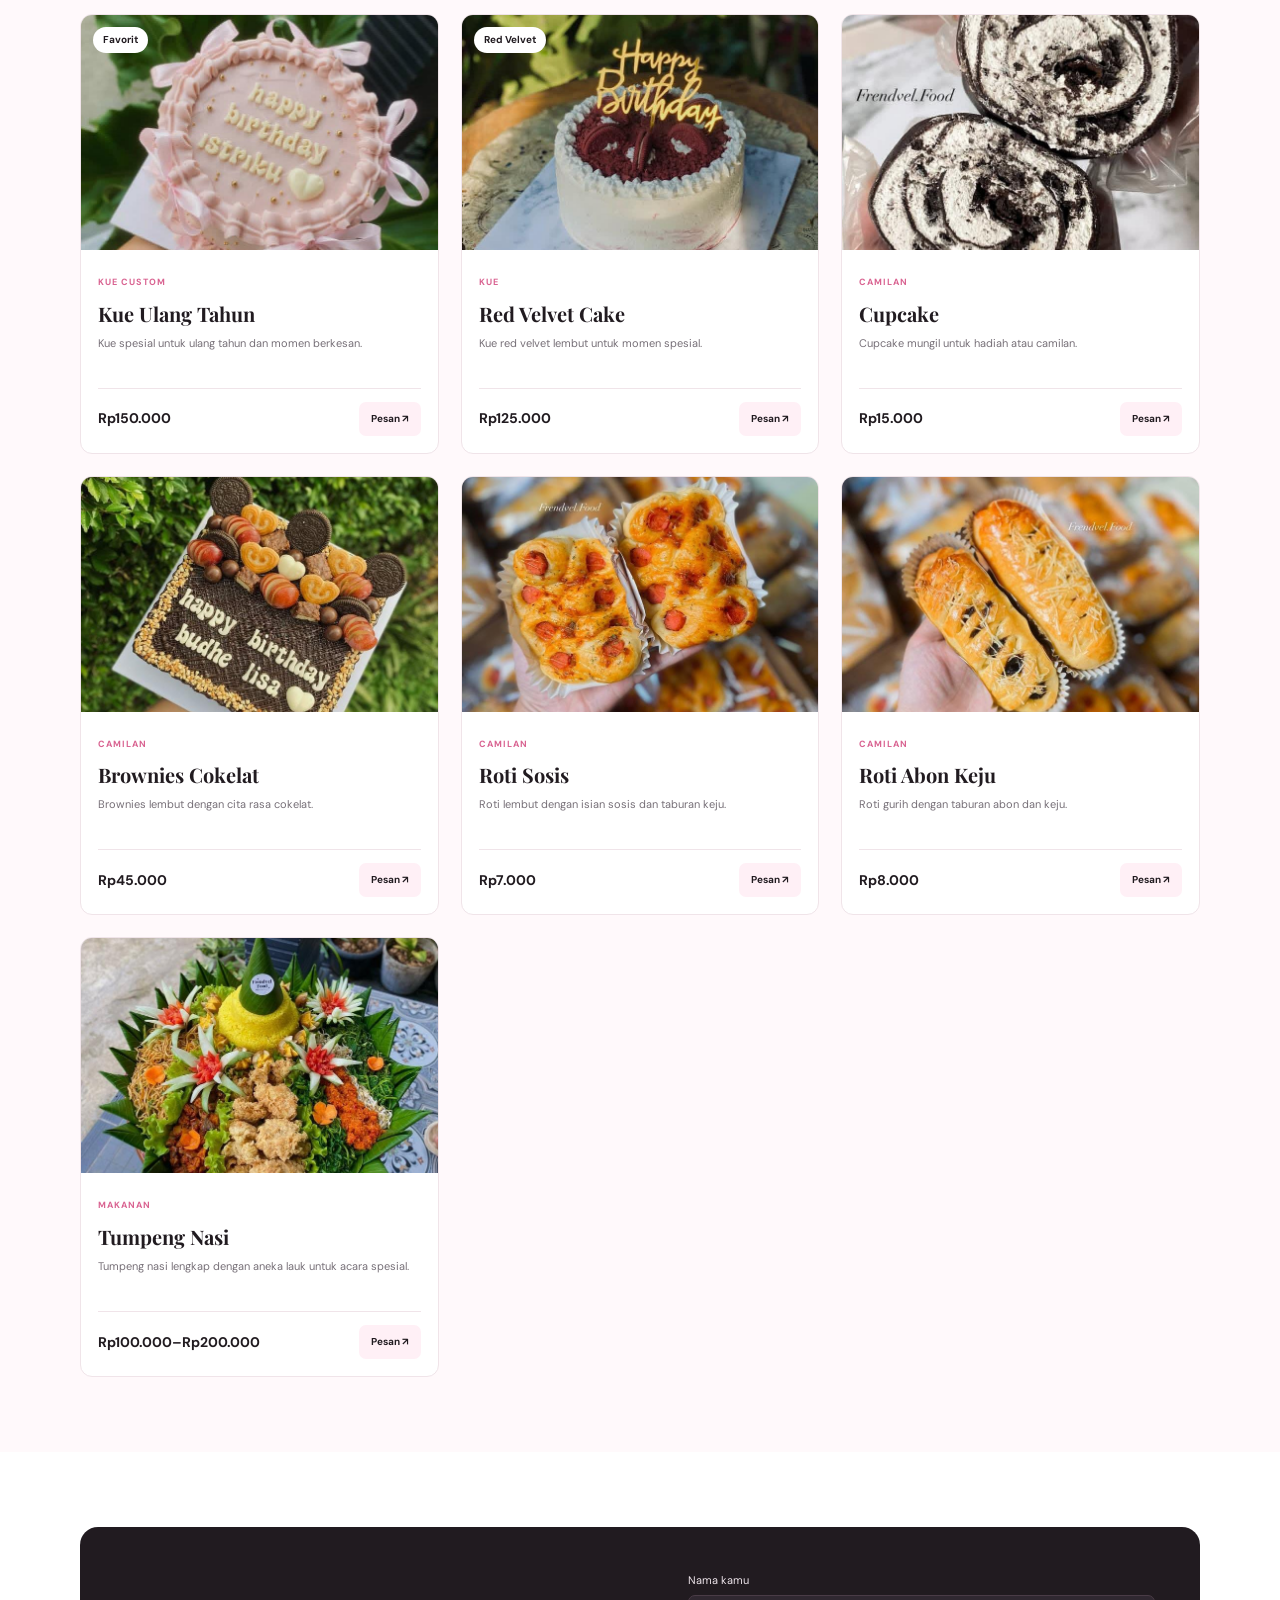
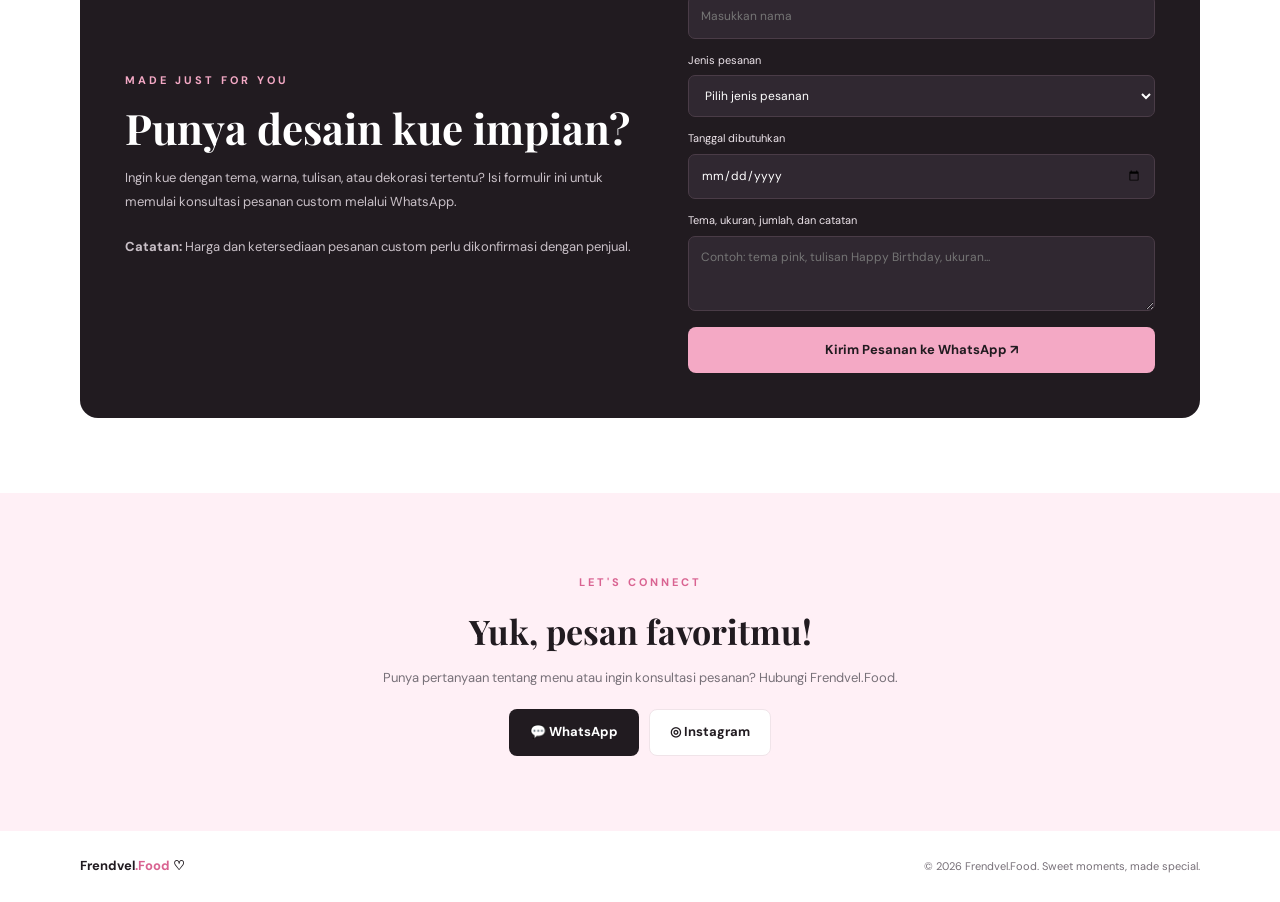
==== commit e5c70abc: "Keep hero tagline without decorative star Co-authored-by: Copilot <223556219+Copilot@users.noreply.g" ====
--- a/finalprojek.html
+++ b/finalprojek.html
@@ -1047,6 +1047,9 @@
                         </a>
                     </div>
 
+                    <p class="hero-note">
+                        Dibuat untuk melengkapi momen spesialmu.
+                    </p>
                 </div>
 
                 <div class="hero-visual">
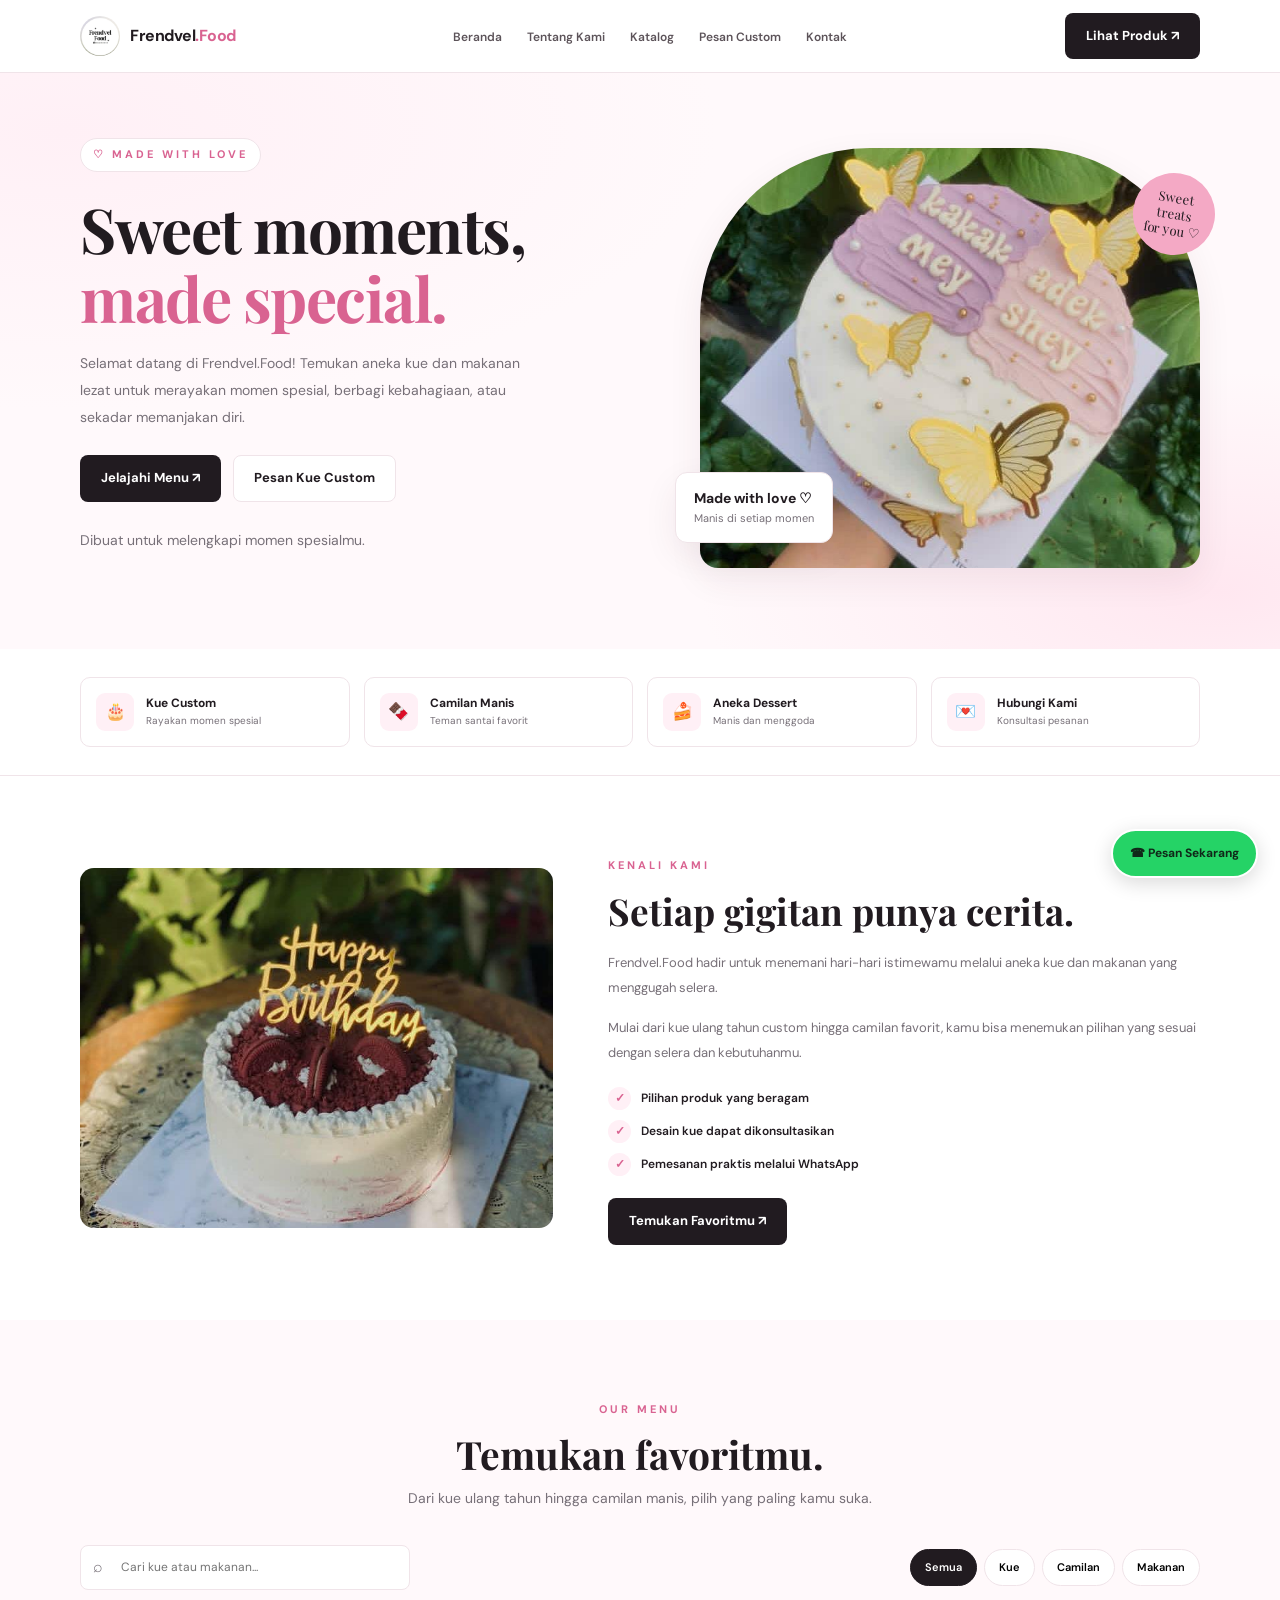
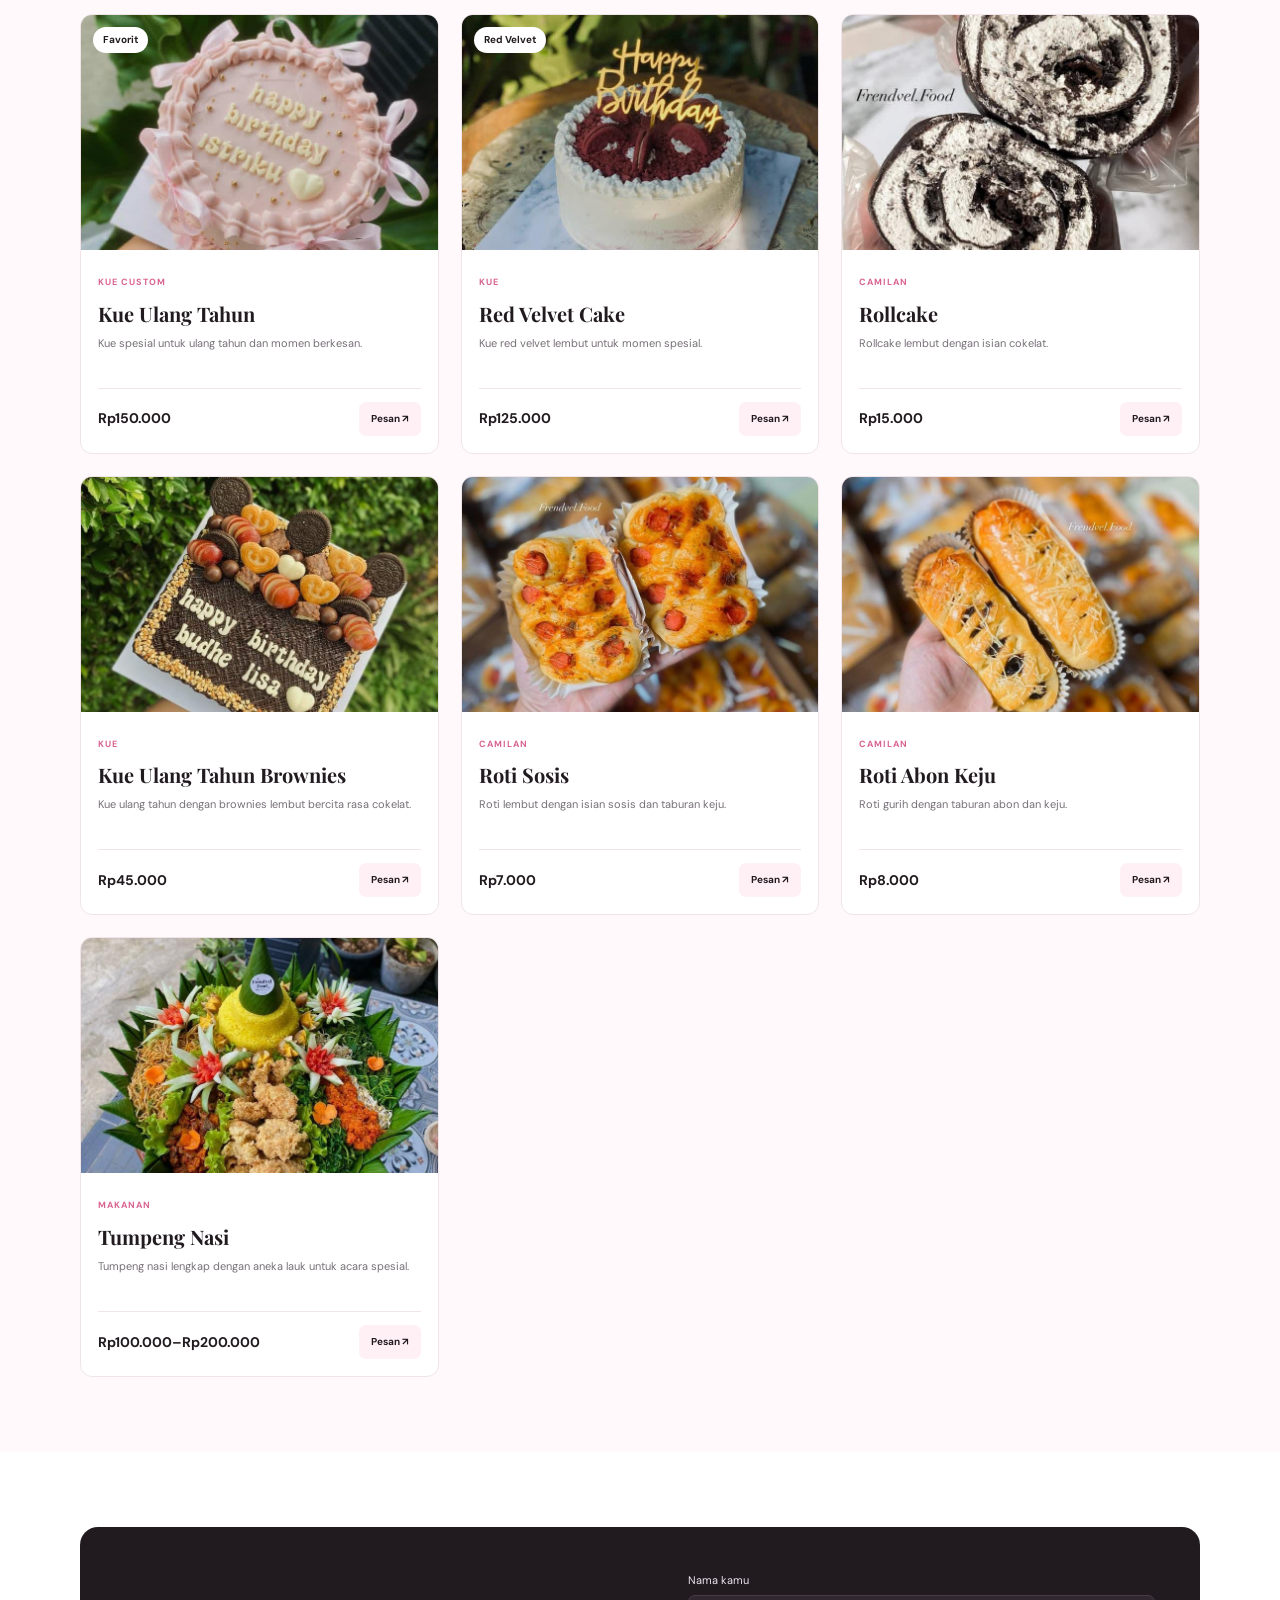
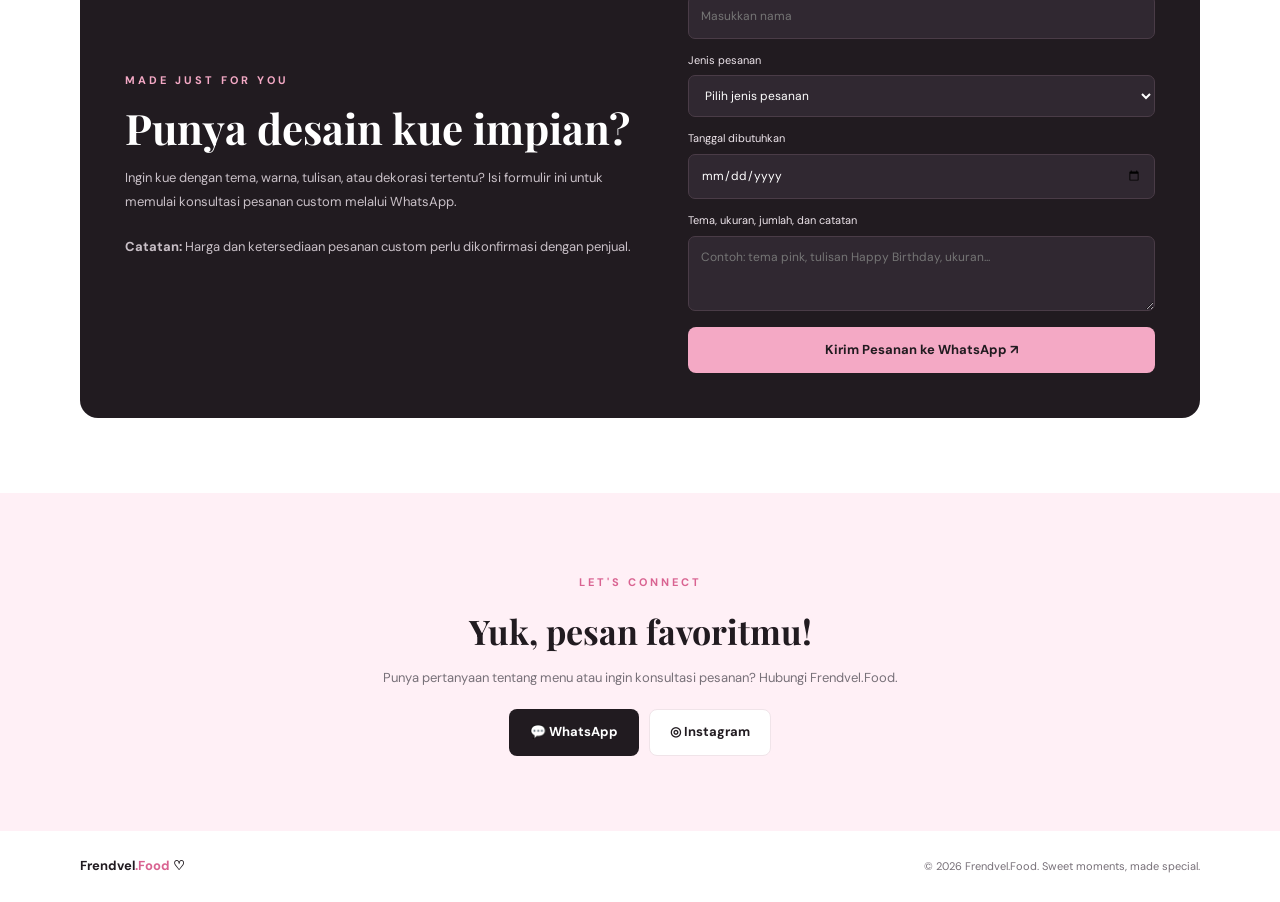
==== commit 1fc9b076: "Update brownies and rollcake catalog Co-authored-by: Copilot <223556219+Copilot@users.noreply.github" ====
--- a/finalprojek.html
+++ b/finalprojek.html
@@ -1281,7 +1281,7 @@
                     <!-- PRODUK 3 -->
                     <article class="product-card"
                              data-category="camilan"
-                             data-name="cupcake">
+                             data-name="rollcake">
 
                         <div class="product-image-wrap">
                             <img
@@ -1294,15 +1294,15 @@
 
                         <div class="product-content">
                             <span class="product-category">Camilan</span>
-                            <h3>Cupcake</h3>
+                            <h3>Rollcake</h3>
                             <p class="product-description">
-                                Cupcake mungil untuk hadiah atau camilan.
+                                Rollcake lembut dengan isian cokelat.
                             </p>
 
                             <div class="product-bottom">
                                 <span class="product-price">Rp15.000</span>
                                 <button class="order-btn"
-                                        data-product="Cupcake">
+                                        data-product="Rollcake">
                                     Pesan ↗
                                 </button>
                             </div>
@@ -1312,8 +1312,8 @@
 
                     <!-- PRODUK 4 -->
                     <article class="product-card"
-                             data-category="camilan"
-                             data-name="brownies cokelat">
+                             data-category="kue"
+                             data-name="kue ulang tahun brownies">
 
                         <div class="product-image-wrap">
                             <img
@@ -1325,16 +1325,16 @@
                         </div>
 
                         <div class="product-content">
-                            <span class="product-category">Camilan</span>
-                            <h3>Brownies Cokelat</h3>
+                            <span class="product-category">Kue</span>
+                            <h3>Kue Ulang Tahun Brownies</h3>
                             <p class="product-description">
-                                Brownies lembut dengan cita rasa cokelat.
+                                Kue ulang tahun dengan brownies lembut bercita rasa cokelat.
                             </p>
 
                             <div class="product-bottom">
                                 <span class="product-price">Rp45.000</span>
                                 <button class="order-btn"
-                                        data-product="Brownies Cokelat">
+                                        data-product="Kue Ulang Tahun Brownies">
                                     Pesan ↗
                                 </button>
                             </div>
